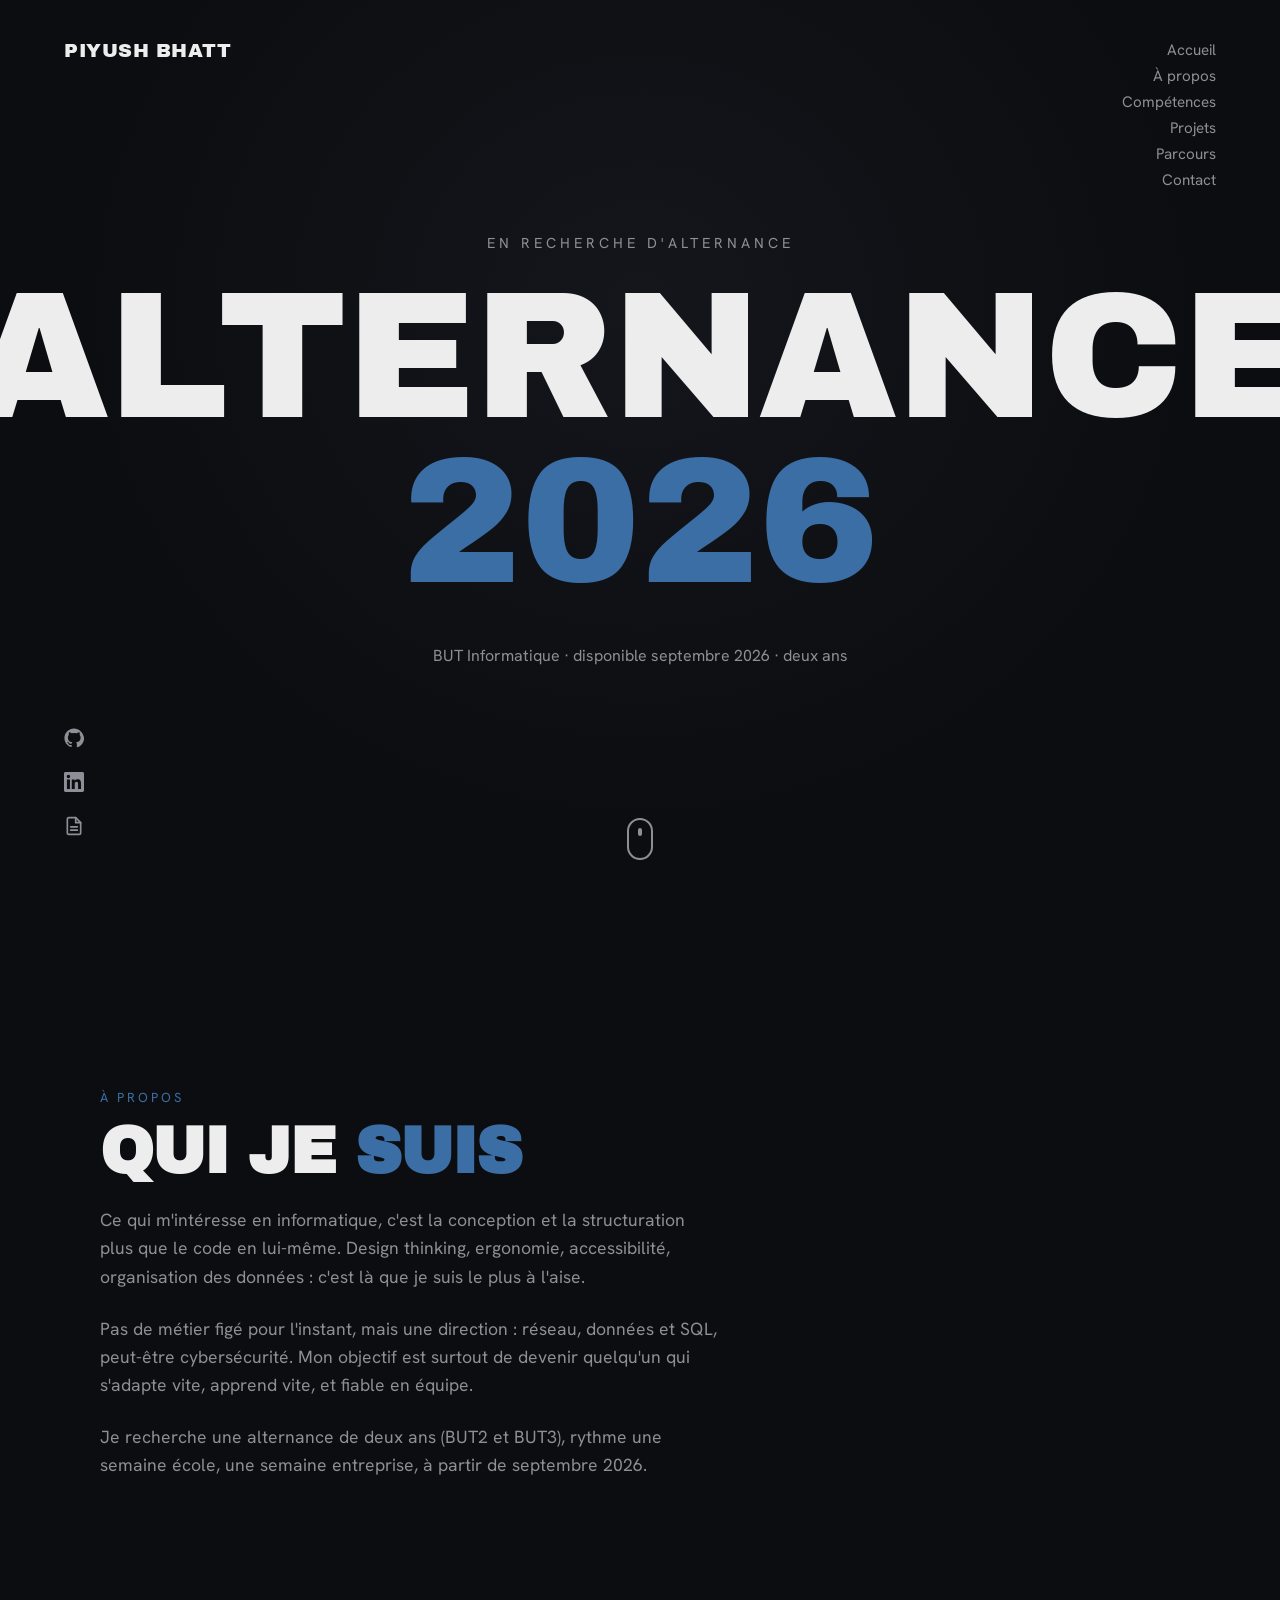
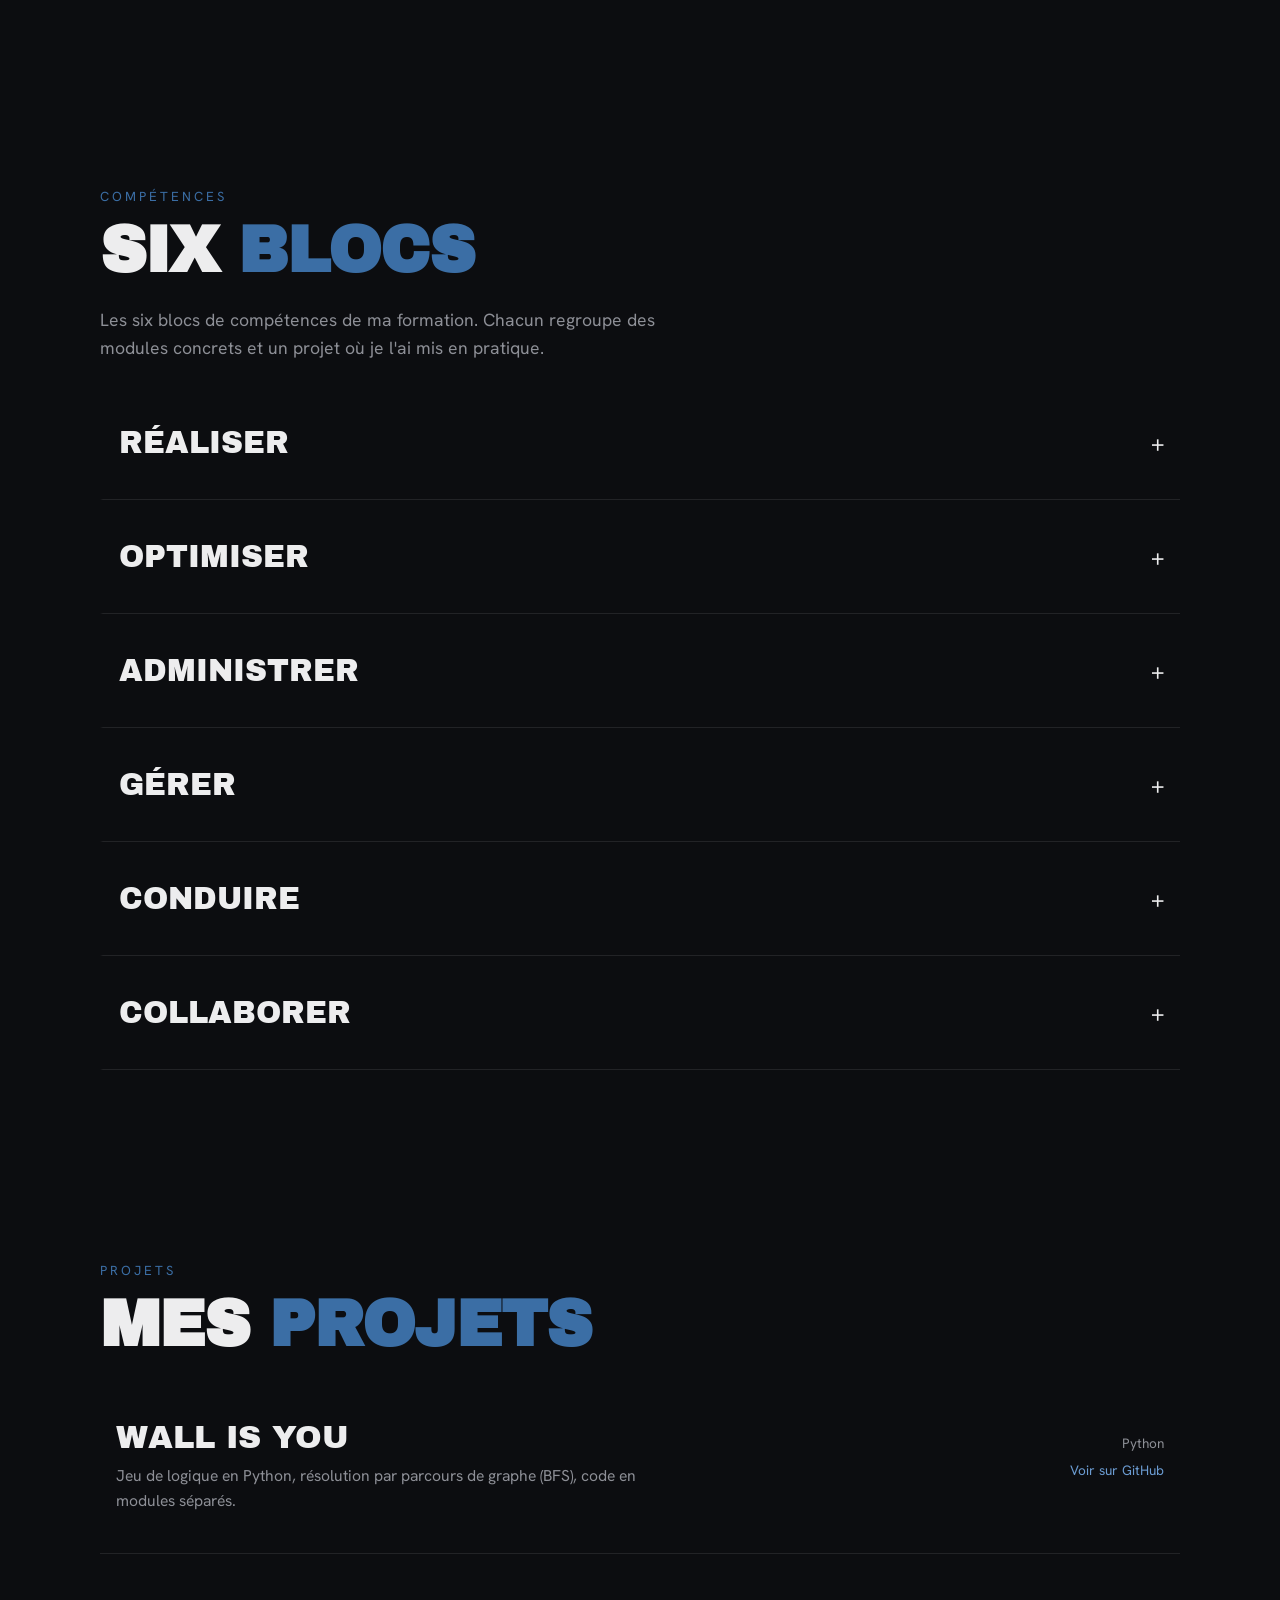
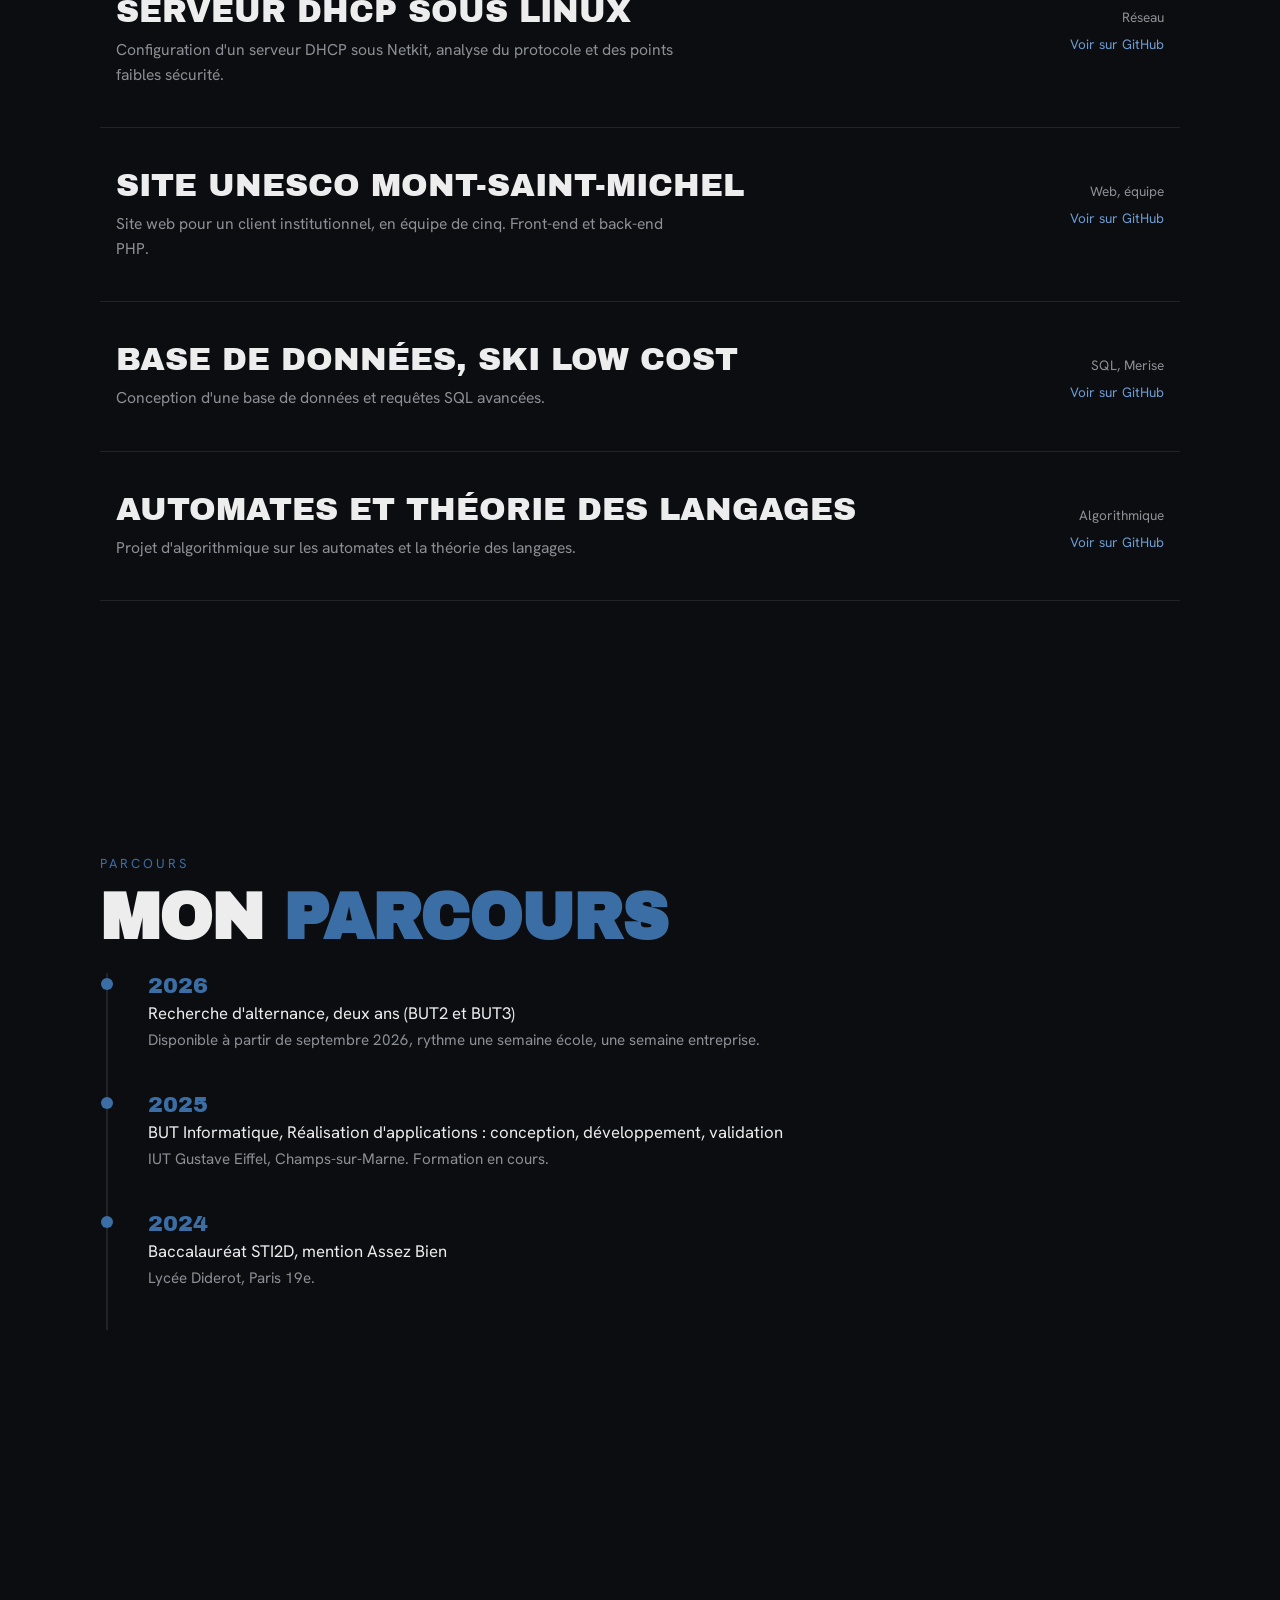
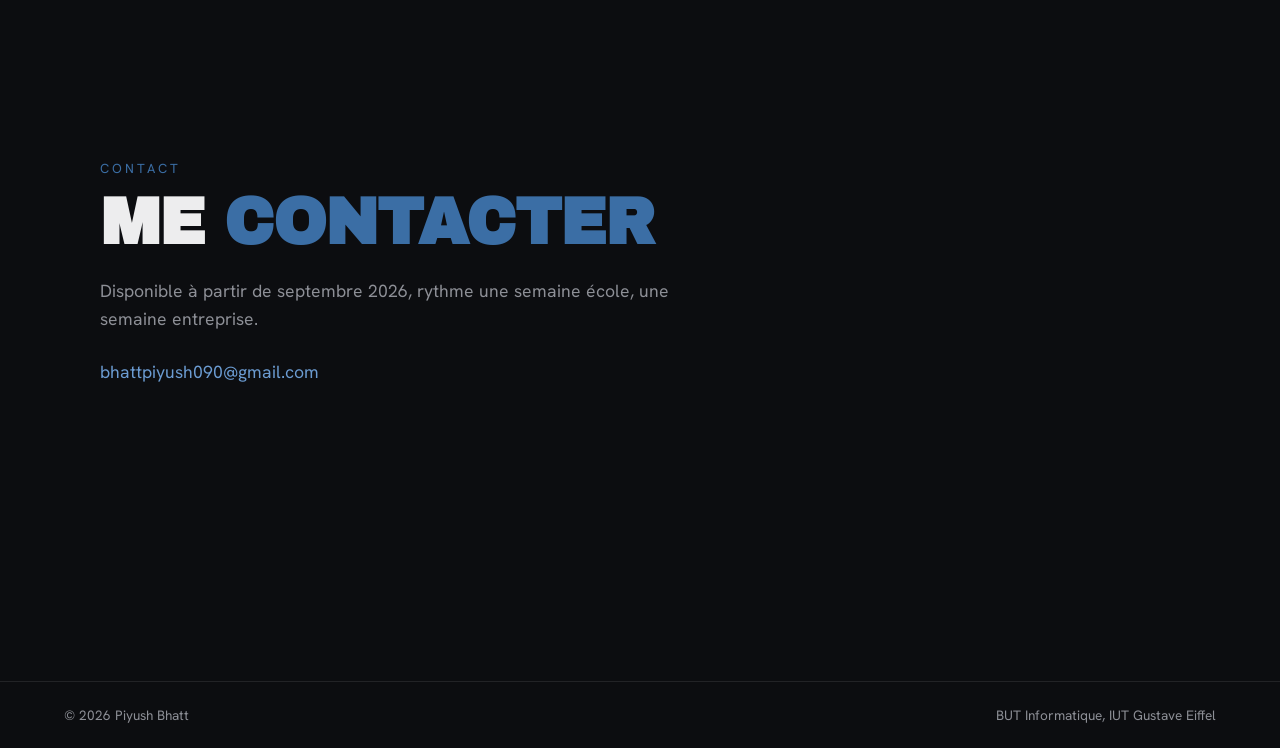
==== index.html @ e0688f98 "premier commit" ====
<!DOCTYPE html>
<html lang="fr">
<head>
  <meta charset="UTF-8">
  <meta name="viewport" content="width=device-width, initial-scale=1.0">
  <title>Piyush Bhatt</title>
  <meta name="description" content="Étudiant en BUT Informatique, en recherche d'une alternance de deux ans à partir de septembre 2026.">
  <link rel="preconnect" href="https://fonts.googleapis.com">
  <link rel="preconnect" href="https://fonts.gstatic.com" crossorigin>
  <link href="https://fonts.googleapis.com/css2?family=Archivo+Black&family=Hanken+Grotesk:wght@400;600;700&display=swap" rel="stylesheet">
  <link rel="stylesheet" href="css/reset.css">
  <link rel="stylesheet" href="css/variables.css">
  <link rel="stylesheet" href="css/layout.css">
  <link rel="stylesheet" href="css/pages.css">
</head>
<body>

  <div class="topbar">
    <a href="#hero" class="brand">PIYUSH BHATT</a>
    <nav class="nav" aria-label="Navigation principale">
      <a href="#hero">Accueil</a>
      <a href="#apropos">À propos</a>
      <a href="#competences">Compétences</a>
      <a href="#projets">Projets</a>
      <a href="#parcours">Parcours</a>
      <a href="#contact">Contact</a>
    </nav>
  </div>

  <div class="social">
    <a href="https://github.com/PiuBh" target="_blank" rel="noopener" aria-label="GitHub">
      <svg viewBox="0 0 24 24" fill="currentColor"><path d="M12 .5C5.7.5.5 5.7.5 12c0 5.1 3.3 9.4 7.9 10.9.6.1.8-.2.8-.6v-2c-3.2.7-3.9-1.5-3.9-1.5-.5-1.3-1.3-1.7-1.3-1.7-1.1-.7.1-.7.1-.7 1.2.1 1.8 1.2 1.8 1.2 1 1.8 2.7 1.3 3.4 1 .1-.8.4-1.3.7-1.6-2.6-.3-5.3-1.3-5.3-5.7 0-1.3.5-2.3 1.2-3.1-.1-.3-.5-1.5.1-3.1 0 0 1-.3 3.3 1.2a11.5 11.5 0 0 1 6 0c2.3-1.5 3.3-1.2 3.3-1.2.6 1.6.2 2.8.1 3.1.8.8 1.2 1.8 1.2 3.1 0 4.4-2.7 5.4-5.3 5.7.4.4.8 1.1.8 2.2v3.3c0 .4.2.7.8.6 4.6-1.5 7.9-5.8 7.9-10.9C23.5 5.7 18.3.5 12 .5z"/></svg>
    </a>
    <a href="https://www.linkedin.com/in/piyush-bhatt-dev" target="_blank" rel="noopener" aria-label="LinkedIn">
      <svg viewBox="0 0 24 24" fill="currentColor"><path d="M20.45 20.45h-3.56v-5.57c0-1.33-.02-3.04-1.85-3.04-1.85 0-2.14 1.45-2.14 2.94v5.67H9.34V9h3.42v1.56h.05c.48-.9 1.64-1.85 3.37-1.85 3.6 0 4.27 2.37 4.27 5.46v6.28zM5.34 7.43a2.07 2.07 0 1 1 0-4.14 2.07 2.07 0 0 1 0 4.14zm1.78 13.02H3.56V9h3.56v11.45zM22.22 0H1.77C.79 0 0 .77 0 1.72v20.56C0 23.23.79 24 1.77 24h20.45c.98 0 1.78-.77 1.78-1.72V1.72C24 .77 23.2 0 22.22 0z"/></svg>
    </a>
    <a href="assets/cv/CV_BHATT_Piyush.pdf" target="_blank" rel="noopener" aria-label="Mon CV">
      <svg viewBox="0 0 24 24" fill="none" stroke="currentColor" stroke-width="2" stroke-linecap="round" stroke-linejoin="round"><path d="M14 2H6a2 2 0 0 0-2 2v16a2 2 0 0 0 2 2h12a2 2 0 0 0 2-2V8z"/><polyline points="14 2 14 8 20 8"/><line x1="8" y1="13" x2="16" y2="13"/><line x1="8" y1="17" x2="16" y2="17"/></svg>
    </a>
  </div>

  <main>

    <section class="hero" id="hero">
      <p class="hero-label">En recherche d'alternance</p>
      <h1 class="hero-title">Alternance<br><span class="accent">2026</span></h1>
      <p class="hero-meta">BUT Informatique &middot; disponible septembre 2026 &middot; deux ans</p>
      <a href="#apropos" class="scroll-cue" aria-label="Aller à la suite"><span></span></a>
    </section>

    <section class="home-sec" id="apropos">
      <div class="home-wrap">
        <p class="page-kicker">À propos</p>
        <h2 class="home-title">Qui je <span class="accent">suis</span></h2>
        <p class="home-text">
          Ce qui m'intéresse en informatique, c'est la conception et
          la structuration plus que le code en lui-même. Design
          thinking, ergonomie, accessibilité, organisation des
          données : c'est là que je suis le plus à l'aise.
        </p>
        <p class="home-text">
          Pas de métier figé pour l'instant, mais une direction :
          réseau, données et SQL, peut-être cybersécurité. Mon
          objectif est surtout de devenir quelqu'un qui s'adapte
          vite, apprend vite, et fiable en équipe.
        </p>
        <p class="home-text">
          Je recherche une alternance de deux ans (BUT2 et BUT3),
          rythme une semaine école, une semaine entreprise, à
          partir de septembre 2026.
        </p>
      </div>
    </section>

    <section class="home-sec" id="competences">
      <div class="home-wrap">
        <p class="page-kicker">Compétences</p>
        <h2 class="home-title">Six <span class="accent">blocs</span></h2>
        <p class="home-text">
          Les six blocs de compétences de ma formation. Chacun
          regroupe des modules concrets et un projet où je l'ai
          mis en pratique.
        </p>
        <div class="blocs">

          <div class="bloc">
            <button class="bloc-toggle" type="button" aria-expanded="false">
              <span class="b-name">Réaliser</span>
              <span class="b-sign" aria-hidden="true">+</span>
            </button>
            <div class="bloc-panel">
              <div class="bloc-panel-inner">
                <p class="bloc-desc">
                  Concevoir, développer et valider une application qui
                  répond à un besoin réel. Partir des attentes,
                  structurer, puis livrer un produit testé.
                </p>
                <p class="bloc-sub">Ce que ce bloc regroupe</p>
                <ul class="bloc-list">
                  <li>Développement web et développement efficace</li>
                  <li>Analyse et qualité de développement</li>
                  <li>Architecture logicielle et tests</li>
                </ul>
                <p class="bloc-sub">Projet où je l'ai mis en pratique</p>
                <a href="https://github.com/PiuBh/unesco-mont-saint-michel" target="_blank" rel="noopener" class="bloc-proj">
                  Site UNESCO Mont-Saint-Michel
                  <span class="pl">conception et développement, code sur GitHub</span>
                </a>
              </div>
            </div>
          </div>

          <div class="bloc">
            <button class="bloc-toggle" type="button" aria-expanded="false">
              <span class="b-name">Optimiser</span>
              <span class="b-sign" aria-hidden="true">+</span>
            </button>
            <div class="bloc-panel">
              <div class="bloc-panel-inner">
                <p class="bloc-desc">
                  Choisir les bonnes structures de données et les bons
                  algorithmes pour qu'une solution reste efficace même
                  quand le problème grandit.
                </p>
                <p class="bloc-sub">Ce que ce bloc regroupe</p>
                <ul class="bloc-list">
                  <li>Algorithmique et structures de données</li>
                  <li>Méthodes d'optimisation</li>
                  <li>Analyse de la complexité</li>
                </ul>
                <p class="bloc-sub">Projets où je l'ai mis en pratique</p>
                <a href="https://github.com/PiuBh/wall-is-you" target="_blank" rel="noopener" class="bloc-proj">
                  Wall Is You
                  <span class="pl">parcours de graphe en Python, code sur GitHub</span>
                </a>
                <a href="https://github.com/PiuBh/SAE-Algorithmes-automates-et-th-orie-des-langages" target="_blank" rel="noopener" class="bloc-proj">
                  Automates et théorie des langages
                  <span class="pl">algorithmique, code sur GitHub</span>
                </a>
              </div>
            </div>
          </div>

          <div class="bloc">
            <button class="bloc-toggle" type="button" aria-expanded="false">
              <span class="b-name">Administrer</span>
              <span class="b-sign" aria-hidden="true">+</span>
            </button>
            <div class="bloc-panel">
              <div class="bloc-panel-inner">
                <p class="bloc-desc">
                  Installer, configurer et faire tourner des systèmes et
                  des services réseau dans un environnement maîtrisé.
                </p>
                <p class="bloc-sub">Ce que ce bloc regroupe</p>
                <ul class="bloc-list">
                  <li>Programmation système</li>
                  <li>Architecture des réseaux</li>
                  <li>Cryptographie</li>
                </ul>
                <p class="bloc-sub">Projet où je l'ai mis en pratique</p>
                <a href="https://github.com/PiuBh/serveur-dhcp-linux" target="_blank" rel="noopener" class="bloc-proj">
                  Serveur DHCP sous Linux
                  <span class="pl">configuration et analyse du protocole, code sur GitHub</span>
                </a>
              </div>
            </div>
          </div>

          <div class="bloc">
            <button class="bloc-toggle" type="button" aria-expanded="false">
              <span class="b-name">Gérer</span>
              <span class="b-sign" aria-hidden="true">+</span>
            </button>
            <div class="bloc-panel">
              <div class="bloc-panel-inner">
                <p class="bloc-desc">
                  Concevoir une base de données et l'exploiter sans
                  perdre la cohérence ni la sécurité des informations.
                </p>
                <p class="bloc-sub">Ce que ce bloc regroupe</p>
                <ul class="bloc-list">
                  <li>SQL et programmation</li>
                  <li>Modélisation Merise</li>
                  <li>Management des systèmes d'information</li>
                </ul>
                <p class="bloc-sub">Projet où je l'ai mis en pratique</p>
                <a href="https://github.com/PiuBh/ski-low-cost" target="_blank" rel="noopener" class="bloc-proj">
                  Base de données, SAE Ski Low Cost
                  <span class="pl">conception et requêtes SQL avancées, code sur GitHub</span>
                </a>
              </div>
            </div>
          </div>

          <div class="bloc">
            <button class="bloc-toggle" type="button" aria-expanded="false">
              <span class="b-name">Conduire</span>
              <span class="b-sign" aria-hidden="true">+</span>
            </button>
            <div class="bloc-panel">
              <div class="bloc-panel-inner">
                <p class="bloc-desc">
                  Mener un projet du début à la fin en respectant un
                  cahier des charges, un planning et un client.
                </p>
                <p class="bloc-sub">Ce que ce bloc regroupe</p>
                <ul class="bloc-list">
                  <li>Analyse et qualité de développement</li>
                  <li>Management des systèmes d'information</li>
                  <li>Gestion de projet</li>
                </ul>
                <p class="bloc-sub">Projet où je l'ai mis en pratique</p>
                <a href="https://github.com/PiuBh/unesco-mont-saint-michel" target="_blank" rel="noopener" class="bloc-proj">
                  Site UNESCO Mont-Saint-Michel
                  <span class="pl">client institutionnel, cahier des charges, code sur GitHub</span>
                </a>
              </div>
            </div>
          </div>

          <div class="bloc">
            <button class="bloc-toggle" type="button" aria-expanded="false">
              <span class="b-name">Collaborer</span>
              <span class="b-sign" aria-hidden="true">+</span>
            </button>
            <div class="bloc-panel">
              <div class="bloc-panel-inner">
                <p class="bloc-desc">
                  Travailler en équipe, communiquer clairement et
                  s'intégrer dans une organisation avec les bons outils.
                </p>
                <p class="bloc-sub">Ce que ce bloc regroupe</p>
                <ul class="bloc-list">
                  <li>Communication professionnelle</li>
                  <li>Travail en équipe</li>
                  <li>Gestion de versions et outils collaboratifs</li>
                </ul>
                <p class="bloc-sub">Projet où je l'ai mis en pratique</p>
                <a href="https://github.com/PiuBh/unesco-mont-saint-michel" target="_blank" rel="noopener" class="bloc-proj">
                  Site UNESCO Mont-Saint-Michel
                  <span class="pl">équipe de cinq, gestion de versions, code sur GitHub</span>
                </a>
              </div>
            </div>
          </div>

        </div>
      </div>
    </section>

    <section class="home-sec" id="projets">
      <div class="home-wrap">
        <p class="page-kicker">Projets</p>
        <h2 class="home-title">Mes <span class="accent">projets</span></h2>

        <a class="pj" href="https://github.com/PiuBh/wall-is-you" target="_blank" rel="noopener">
          <span class="pj-main">
            <span class="pj-name">Wall Is You</span>
            <span class="pj-desc">Jeu de logique en Python, résolution par parcours de graphe (BFS), code en modules séparés.</span>
          </span>
          <span class="pj-right"><span class="pj-tags">Python</span><span class="pj-gh">Voir sur GitHub</span></span>
        </a>

        <a class="pj" href="https://github.com/PiuBh/serveur-dhcp-linux" target="_blank" rel="noopener">
          <span class="pj-main">
            <span class="pj-name">Serveur DHCP sous Linux</span>
            <span class="pj-desc">Configuration d'un serveur DHCP sous Netkit, analyse du protocole et des points faibles sécurité.</span>
          </span>
          <span class="pj-right"><span class="pj-tags">Réseau</span><span class="pj-gh">Voir sur GitHub</span></span>
        </a>

        <a class="pj" href="https://github.com/PiuBh/unesco-mont-saint-michel" target="_blank" rel="noopener">
          <span class="pj-main">
            <span class="pj-name">Site UNESCO Mont-Saint-Michel</span>
            <span class="pj-desc">Site web pour un client institutionnel, en équipe de cinq. Front-end et back-end PHP.</span>
          </span>
          <span class="pj-right"><span class="pj-tags">Web, équipe</span><span class="pj-gh">Voir sur GitHub</span></span>
        </a>

        <a class="pj" href="https://github.com/PiuBh/ski-low-cost" target="_blank" rel="noopener">
          <span class="pj-main">
            <span class="pj-name">Base de données, Ski Low Cost</span>
            <span class="pj-desc">Conception d'une base de données et requêtes SQL avancées.</span>
          </span>
          <span class="pj-right"><span class="pj-tags">SQL, Merise</span><span class="pj-gh">Voir sur GitHub</span></span>
        </a>

        <a class="pj" href="https://github.com/PiuBh/SAE-Algorithmes-automates-et-th-orie-des-langages" target="_blank" rel="noopener">
          <span class="pj-main">
            <span class="pj-name">Automates et théorie des langages</span>
            <span class="pj-desc">Projet d'algorithmique sur les automates et la théorie des langages.</span>
          </span>
          <span class="pj-right"><span class="pj-tags">Algorithmique</span><span class="pj-gh">Voir sur GitHub</span></span>
        </a>

      </div>
    </section>

    <section class="home-sec" id="parcours">
      <div class="home-wrap">
        <p class="page-kicker">Parcours</p>
        <h2 class="home-title">Mon <span class="accent">parcours</span></h2>
        <div class="tl">
          <div class="tl-item">
            <p class="y">2026</p>
            <p class="t">Recherche d'alternance, deux ans (BUT2 et BUT3)</p>
            <p class="d">Disponible à partir de septembre 2026, rythme une semaine école, une semaine entreprise.</p>
          </div>
          <div class="tl-item">
            <p class="y">2025</p>
            <p class="t">BUT Informatique, Réalisation d'applications : conception, développement, validation</p>
            <p class="d">IUT Gustave Eiffel, Champs-sur-Marne. Formation en cours.</p>
          </div>
          <div class="tl-item">
            <p class="y">2024</p>
            <p class="t">Baccalauréat STI2D, mention Assez Bien</p>
            <p class="d">Lycée Diderot, Paris 19e.</p>
          </div>
        </div>
      </div>
    </section>

    <section class="home-sec" id="contact">
      <div class="home-wrap">
        <p class="page-kicker">Contact</p>
        <h2 class="home-title">Me <span class="accent">contacter</span></h2>
        <p class="home-text">
          Disponible à partir de septembre 2026, rythme une semaine
          école, une semaine entreprise.
        </p>
        <p class="home-text">
          <a href="mailto:bhattpiyush090@gmail.com" class="inline-link">bhattpiyush090@gmail.com</a>
        </p>
      </div>
    </section>

  </main>

  <footer class="foot">
    <span>&copy; 2026 Piyush Bhatt</span>
    <span>BUT Informatique, IUT Gustave Eiffel</span>
  </footer>

  <script src="js/accordion.js"></script>
</body>
</html>
---- css/variables.css ----
/*
  variables.css — charte graphique centralisée
  Toutes les valeurs réutilisables au même endroit.
  Pour changer une couleur ou un espacement, c'est ici
  et nulle part ailleurs.
*/

:root {

  /* --- Fonds ------------------------------------------------ */
  /* Sombre neutre, pas un noir pur (#000) qui durcit
     trop le contraste et fatigue l'œil */
  --c-bg:       #0c0d10;
  --c-bg-soft:  #131419;   /* fond des blocs ouverts, accordéon */

  /* --- Texte ------------------------------------------------ */
  /* Blanc cassé sur fond sombre : meilleur confort de lecture
     qu'un blanc pur */
  --c-text:     #ededee;
  --c-text-mut: #8d8f96;   /* labels, métadonnées, texte secondaire */

  /* --- Accent ----------------------------------------------- */
  /* Bleu désaturé : identifiable sans être agressif.
     La version "soft" pour les hover et liens inline */
  --c-accent:      #3b6ea5;
  --c-accent-soft: #6b9bd1;

  /* --- Filets ----------------------------------------------- */
  /* Blanc très transparent : séparation visible sans peser
     sur la composition */
  --c-line: rgba(255, 255, 255, 0.09);

  /* --- Typographie ------------------------------------------ */
  /* Archivo Black : grotesque condensée pour les grands titres
     Hanken Grotesk : humaniste lisible pour le corps de texte */
  --font-title: "Archivo Black", Impact, sans-serif;
  --font-body:  "Hanken Grotesk", system-ui, sans-serif;

  --fw-normal: 400;
  --fw-medium: 600;
  --fw-bold:   700;   /* réservé — pas encore utilisé dans le CSS */

  --lh-tight: 0.95;   /* réservé — les titres ont leur line-height en dur pour l'instant */
  --lh-base:  1.6;    /* corps de texte */

  /* --- Espacements ------------------------------------------ */
  /* Échelle non linéaire : les petits pas sont fins,
     les grands font vraiment respirer la page */
  --sp-1: 0.25rem;   /*  4px */
  --sp-2: 0.5rem;    /*  8px */
  --sp-3: 1rem;      /* 16px */
  --sp-4: 1.5rem;    /* 24px */
  --sp-5: 2.5rem;    /* 40px */
  --sp-6: 4rem;      /* 64px */
  --sp-7: 6rem;      /* 96px */

  /* --- Divers ----------------------------------------------- */
  --maxw:       1080px;     /* largeur max du contenu centré */
  --transition: 0.25s ease; /* durée standard pour tous les hover */
}
---- css/layout.css ----
/*
  layout.css - structure globale de la page
  Topbar fixe en haut, icônes réseaux fixées en bas à gauche,
  contenu centré avec beaucoup d'espace. Pas de fond sur la barre,
  pas de JS, que du CSS.
*/

body {
  font-family: var(--font-body);
  background: var(--c-bg);
  color: var(--c-text);
  min-height: 100vh;
}

/* --- Topbar -------------------------------------------------- */
/* Flottante au-dessus du contenu, nom à gauche, nav à droite.
   z-index à 20 pour rester lisible quand le contenu défile dessous. */
.topbar {
  position: fixed;
  top: 0;
  left: 0;
  right: 0;
  display: flex;
  align-items: flex-start;
  justify-content: space-between;
  padding: var(--sp-5) var(--sp-6);
  z-index: 20;
}

.brand {
  font-family: var(--font-title);
  font-size: 1.2rem;
  letter-spacing: 0.5px;
  color: var(--c-text);
}

/* Nav en colonne à droite, liens alignés à droite */
.nav {
  display: flex;
  flex-direction: column;
  align-items: flex-end;
  gap: 6px;
  font-size: 0.95rem;
}
.nav a {
  color: var(--c-text-mut);
  transition: color var(--transition);
}
.nav a:hover        { color: var(--c-text); }
.nav a.is-current   { color: var(--c-text); font-weight: var(--fw-medium); }

/* --- Icônes réseaux ------------------------------------------ */
/* Colonne fixe en bas à gauche. Léger translateY au hover
   pour donner un retour visuel sans surcharger. */
.social {
  position: fixed;
  left: var(--sp-6);
  bottom: var(--sp-6);
  display: flex;
  flex-direction: column;
  gap: var(--sp-4);
  z-index: 20;
}
.social a {
  color: var(--c-text-mut);
  transition: color var(--transition), transform var(--transition);
}
.social a:hover {
  color: var(--c-accent-soft);
  transform: translateY(-2px);
}
.social svg {
  width: 20px;
  height: 20px;
}

/* --- Pied de page -------------------------------------------- */
.foot {
  display: flex;
  justify-content: space-between;
  flex-wrap: wrap;
  gap: var(--sp-3);
  padding: var(--sp-4) var(--sp-6);
  font-size: 0.85rem;
  color: var(--c-text-mut);
  border-top: 1px solid var(--c-line);
}

/* --- Mobile -------------------------------------------------- */
/* En dessous de 760px : topbar en colonne, nav horizontale,
   icônes réseaux centrées en bas (plus pratique au pouce). */
@media (max-width: 760px) {
  .topbar {
    flex-direction: column;
    gap: var(--sp-3);
    padding: var(--sp-4);
  }

  .nav {
    flex-direction: row;
    flex-wrap: wrap;
    align-items: center;
    gap: var(--sp-3);
  }

  .social {
    left: 50%;
    transform: translateX(-50%);
    bottom: var(--sp-3);
    flex-direction: row;
    gap: var(--sp-5);
  }

  .foot {
    flex-direction: column;
    text-align: center;
  }
}
---- css/pages.css ----
/*
  pages.css — contenu des pages
  Hero, À propos, accordéon compétences, liste projets,
  timeline, détail projet, formulaire de contact.
  Pas de cartes encadrées, que des filets fins et du vide.
*/

/* ============================================================
   HERO (accueil)
   Centré verticalement sur toute la hauteur de l'écran.
   Le dégradé radial sert juste à donner un peu de profondeur
   au centre sans alourdir le fond.
   ============================================================ */
.hero {
  position: relative; /* FIX : nécessaire pour que .scroll-cue
                         se positionne par rapport au hero
                         et non au viewport */
  min-height: 100vh;
  display: flex;
  flex-direction: column;
  align-items: center;
  justify-content: center;
  text-align: center;
  padding: var(--sp-7) var(--sp-5);
  background:
    radial-gradient(ellipse at 50% 34%, #15161c 0%, var(--c-bg) 62%);
}

.hero-label {
  font-size: 0.9rem;
  letter-spacing: 4px;
  text-transform: uppercase;
  color: var(--c-text-mut);
  margin-bottom: var(--sp-4);
}

/* clamp() : lisible sur mobile sans écraser le desktop */
.hero-title {
  font-family: var(--font-title);
  font-weight: 400;
  font-size: clamp(2.6rem, 14vw, 13rem);
  line-height: 0.92;
  letter-spacing: -1px;
  text-transform: uppercase;
  color: var(--c-text);
}
.hero-title .accent { color: var(--c-accent); }

.hero-meta {
  margin-top: var(--sp-5);
  font-size: 1rem;
  color: var(--c-text-mut);
}

/* Indicateur de scroll : une capsule avec un point qui descend.
   Purement CSS, aucun JS. */
.scroll-cue {
  position: absolute;
  bottom: var(--sp-5);
  left: 50%;
  transform: translateX(-50%);
  width: 26px;
  height: 42px;
  border: 2px solid var(--c-text-mut);
  border-radius: 14px;
}
.scroll-cue span {
  position: absolute;
  top: 8px;
  left: 50%;
  width: 4px;
  height: 8px;
  margin-left: -2px;
  background: var(--c-text-mut);
  border-radius: 2px;
  animation: sc 1.6s ease-in-out infinite;
}
@keyframes sc {
  0%   { opacity: 0; transform: translateY(0); }
  40%  { opacity: 1; }
  80%  { opacity: 0; transform: translateY(14px); }
  100% { opacity: 0; }
}

/* ============================================================
   EN-TÊTE DE PAGE (pages intérieures)
   Le padding-top compense la topbar fixe (sp-7 + 30px).
   ============================================================ */
.page-head {
  padding: calc(var(--sp-7) + 30px) var(--sp-6) var(--sp-5);
  max-width: var(--maxw);
  margin: 0 auto;
}

.page-kicker {
  font-size: 0.82rem;
  letter-spacing: 3px;
  text-transform: uppercase;
  color: var(--c-accent);
  margin-bottom: var(--sp-3);
}

.page-title {
  font-family: var(--font-title);
  font-size: clamp(2.4rem, 8vw, 5rem);
  line-height: 0.95;
  letter-spacing: -1px;
  text-transform: uppercase;
  color: var(--c-text);
}
.page-title .accent { color: var(--c-accent); }

.page-body {
  max-width: var(--maxw);
  margin: 0 auto;
  padding: var(--sp-5) var(--sp-6) var(--sp-7);
}

/* ============================================================
   PAGE À PROPOS
   Texte brut, deux paragraphes max, le dernier atténué.
   ============================================================ */
.about-text p {
  font-size: 1.15rem;
  line-height: var(--lh-base);
  color: var(--c-text);
  max-width: 680px;
  margin-bottom: var(--sp-4);
}
.about-text p:last-child {
  color: var(--c-text-mut);
  font-size: 1.05rem;
}

/* ============================================================
   ACCORDÉON COMPÉTENCES
   Liste à plat séparée par des filets. Quand un bloc est
   ouvert : barre d'accent à gauche + fond légèrement différent.
   Le JS gère uniquement max-height et la classe is-open.
   ============================================================ */
.bloc {
  /* FIX : border-left transparent par défaut pour éviter
     le décalage de 3px au moment où le bloc s'ouvre */
  border-left: 3px solid transparent;
  border-bottom: 1px solid var(--c-line);
}

.bloc-toggle {
  width: 100%;
  display: flex;
  align-items: center;
  justify-content: space-between;
  gap: var(--sp-4);
  padding: var(--sp-5) var(--sp-3);
  text-align: left;
  color: var(--c-text);
  cursor: pointer;
  transition: background var(--transition), color var(--transition);
}
/* pointer-events: none sur les enfants pour que le clic
   remonte toujours sur .bloc-toggle, pas sur un enfant */
.bloc-toggle * { pointer-events: none; }
.bloc-toggle:hover { color: var(--c-accent-soft); }

.bloc.is-open {
  border-left-color: var(--c-accent); /* passe de transparent à accent */
  background: var(--c-bg-soft);
}
.bloc.is-open .bloc-toggle       { color: var(--c-accent-soft); }
.bloc.is-open .bloc-toggle:hover { color: var(--c-accent-soft); }

.b-name {
  font-family: var(--font-title);
  font-size: clamp(1.2rem, 3.5vw, 1.9rem);
  text-transform: uppercase;
}

.b-meta {
  display: flex;
  align-items: center;
  gap: var(--sp-4);
}

/* Badge d'état : "Acquis" ou "En cours" */
.b-state {
  font-size: 0.72rem;
  letter-spacing: 1px;
  text-transform: uppercase;
  padding: 3px 10px;
  border: 1px solid;
  border-radius: 2px;
}
.state-done { color: var(--c-accent-soft); border-color: var(--c-accent); }
.state-wip  { color: var(--c-text-mut);    border-color: var(--c-line); }
.bloc.is-open .b-state { color: var(--c-accent-soft); border-color: var(--c-accent); }

/* Le +/- est dans le HTML, accordion.js ne le touche pas.
   Si tu veux une rotation au clic, ajouter ici :
   .bloc.is-open .b-sign { transform: rotate(45deg); transition: transform 0.25s ease; } */
.b-sign {
  font-size: 1.5rem;
  line-height: 1;
}

/* Panneau déroulable : max-height à 0 par défaut,
   la valeur finale est injectée par JS au clic */
.bloc-panel {
  overflow: hidden;
  max-height: 0;
  transition: max-height 0.35s ease;
}
.bloc-panel-inner {
  padding: var(--sp-4) var(--sp-3) var(--sp-5);
}

.bloc-desc {
  font-size: 1rem;
  line-height: var(--lh-base);
  color: var(--c-text);
  max-width: 660px;
  margin-bottom: var(--sp-4);
}

/* Sous-titre dans un bloc ouvert, très discret */
.bloc-sub {
  font-size: 0.82rem;
  letter-spacing: 2px;
  text-transform: uppercase;
  color: var(--c-text-mut);
  margin: var(--sp-4) 0 var(--sp-3);
}

/* Liste à puce sobre : pastille en accent, pas d'emoji */
.bloc-list { margin-bottom: var(--sp-3); }
.bloc-list li {
  position: relative;
  padding-left: var(--sp-4);
  margin-bottom: var(--sp-2);
  font-size: 1rem;
  color: var(--c-text);
  line-height: var(--lh-base);
}
.bloc-list li::before {
  content: "";
  position: absolute;
  left: 0;
  top: 0.62em;
  width: 6px;
  height: 6px;
  background: var(--c-accent);
  border-radius: 50%;
}

/* Ligne cliquable vers un projet, sans encadré */
.bloc-proj {
  display: flex;
  flex-direction: column;
  gap: 4px;
  padding: var(--sp-3) 0;
  color: var(--c-text);
  border-bottom: 1px solid transparent;
  width: fit-content;
  transition: border-color var(--transition), color var(--transition);
}
.bloc-proj:hover {
  color: var(--c-accent-soft);
  border-bottom-color: var(--c-accent-soft);
}
.bloc-proj .pl {
  font-size: 0.9rem;
  color: var(--c-text-mut);
}

/* ============================================================
   PAGE PROJETS — liste à plat
   Chaque ligne glisse légèrement vers la droite au hover
   grâce au padding-left en transition.
   ============================================================ */
.pj {
  display: flex;
  align-items: baseline;
  justify-content: space-between;
  gap: var(--sp-4);
  padding: var(--sp-5) var(--sp-3);
  border-bottom: 1px solid var(--c-line);
  transition: background var(--transition), padding-left var(--transition);
}
.pj:hover {
  background: var(--c-bg-soft);
  padding-left: var(--sp-4);
}

.pj-main { display: flex; flex-direction: column; gap: 8px; }
.pj-name {
  font-family: var(--font-title);
  font-size: clamp(1.3rem, 4vw, 2rem);
  color: var(--c-text);
  text-transform: uppercase;
}
.pj-desc {
  color: var(--c-text-mut);
  font-size: 0.98rem;
  max-width: 560px;
  line-height: var(--lh-base);
}

.pj-right  { text-align: right; white-space: nowrap; }
.pj-tags   { font-size: 0.85rem; color: var(--c-text-mut); }
.pj-gh     { display: block; margin-top: 8px; font-size: 0.85rem; color: var(--c-accent-soft); }

/* ============================================================
   TIMELINE (parcours, détail projet)
   Barre verticale à gauche, pastille par événement.
   ============================================================ */
.tl { border-left: 2px solid var(--c-line); margin-left: 6px; }
.tl-item { position: relative; padding: 0 0 var(--sp-5) var(--sp-5); }
.tl-item::before {
  content: "";
  position: absolute;
  left: -7px;
  top: 5px;
  width: 12px;
  height: 12px;
  border-radius: 50%;
  background: var(--c-accent);
}
.tl-item .y { font-family: var(--font-title); font-size: 1.4rem; color: var(--c-accent); margin-bottom: 4px; }
.tl-item .t { font-size: 1.05rem; color: var(--c-text); margin-bottom: 4px; }
.tl-item .d { color: var(--c-text-mut); font-size: 0.95rem; line-height: var(--lh-base); }

/* ============================================================
   DÉTAIL D'UN PROJET
   ============================================================ */
.proj-section { margin-bottom: var(--sp-5); max-width: 720px; }
.proj-section h2 {
  font-family: var(--font-title);
  font-size: 1.3rem;
  text-transform: uppercase;
  color: var(--c-accent);
  margin-bottom: var(--sp-3);
}
.proj-section p {
  color: var(--c-text);
  line-height: var(--lh-base);
  margin-bottom: var(--sp-3);
}
.proj-section .meta { color: var(--c-text-mut); font-size: 0.95rem; }

/* Bouton GitHub : bord en accent, fond plein au hover */
.gh-btn {
  display: inline-block;
  font-family: var(--font-title);
  font-size: 1rem;
  text-transform: uppercase;
  color: var(--c-text);
  border: 1px solid var(--c-accent);
  padding: var(--sp-3) var(--sp-5);
  margin-top: var(--sp-3);
  transition: background var(--transition), color var(--transition);
}
.gh-btn:hover { background: var(--c-accent); color: #fff; }

/* Lien retour, discret, soulignement au hover seulement */
.back {
  display: inline-block;
  margin-top: var(--sp-6);
  color: var(--c-accent-soft);
  font-size: 0.95rem;
  border-bottom: 1px solid transparent;
  padding-bottom: 2px;
  transition: border-color var(--transition);
}
.back:hover { border-bottom-color: var(--c-accent-soft); }

/* ============================================================
   RESPONSIVE
   ============================================================ */
@media (max-width: 760px) {
  .page-head { padding: calc(var(--sp-6) + 60px) var(--sp-4) var(--sp-4); }
  .page-body { padding: var(--sp-4) var(--sp-4) var(--sp-6); }
  .hero-label { font-size: 0.78rem; letter-spacing: 3px; }

  /* Sur mobile les tags et le lien GitHub passent sous le titre */
  .pj { flex-direction: column; gap: var(--sp-2); }
  .pj-right { text-align: left; white-space: normal; }
}

/* ============================================================
   PAGE D'ACCUEIL À SCROLL — sections + formulaire contact
   Chaque section prend presque toute la hauteur d'écran,
   ce qui donne un défilement section par section.
   ============================================================ */
.home-sec {
  min-height: 88vh;
  display: flex;
  align-items: center;
  padding: var(--sp-7) var(--sp-6);
}
.home-wrap { max-width: var(--maxw); margin: 0 auto; width: 100%; }

.home-title {
  font-family: var(--font-title);
  font-size: clamp(2rem, 6vw, 4rem);
  line-height: 0.95;
  letter-spacing: -1px;
  text-transform: uppercase;
  color: var(--c-text);
  margin: var(--sp-3) 0 var(--sp-4);
}
.home-title .accent { color: var(--c-accent); }

.home-text {
  font-size: 1.1rem;
  line-height: var(--lh-base);
  color: var(--c-text-mut);
  max-width: 620px;
  margin-bottom: var(--sp-4);
}

/* --- Formulaire de contact ---------------------------------- */
/* Fond transparent, que la bordure basse visible.
   Focus passe la bordure en accent pour indiquer le champ actif. */
.contact-form { max-width: 520px; margin: var(--sp-4) 0 var(--sp-5); }

.field { margin-bottom: var(--sp-4); }
.field label {
  display: block;
  font-size: 0.8rem;
  letter-spacing: 1.5px;
  text-transform: uppercase;
  color: var(--c-text-mut);
  margin-bottom: var(--sp-2);
}
.field input,
.field textarea {
  width: 100%;
  background: transparent;
  border: none;
  border-bottom: 1px solid var(--c-line);
  color: var(--c-text);
  font-family: var(--font-body);
  font-size: 1rem;
  padding: var(--sp-2) 0;
  outline: none;
  transition: border-color var(--transition);
}
.field input:focus,
.field textarea:focus { border-bottom-color: var(--c-accent); }
.field textarea { resize: vertical; }

.form-send {
  font-family: var(--font-title);
  font-size: 0.95rem;
  text-transform: uppercase;
  color: var(--c-text);
  border: 1px solid var(--c-accent);
  padding: var(--sp-3) var(--sp-6);
  transition: background var(--transition), color var(--transition);
}
.form-send:hover { background: var(--c-accent); color: #fff; }

.contact-alt { margin-top: var(--sp-4); }

/* Lien inline dans du texte, soulignement au hover seulement */
.inline-link {
  color: var(--c-accent-soft);
  border-bottom: 1px solid transparent;
  transition: border-color var(--transition);
}
.inline-link:hover { border-bottom-color: var(--c-accent-soft); }

@media (max-width: 760px) {
  .home-sec { min-height: auto; padding: var(--sp-6) var(--sp-4); }
}
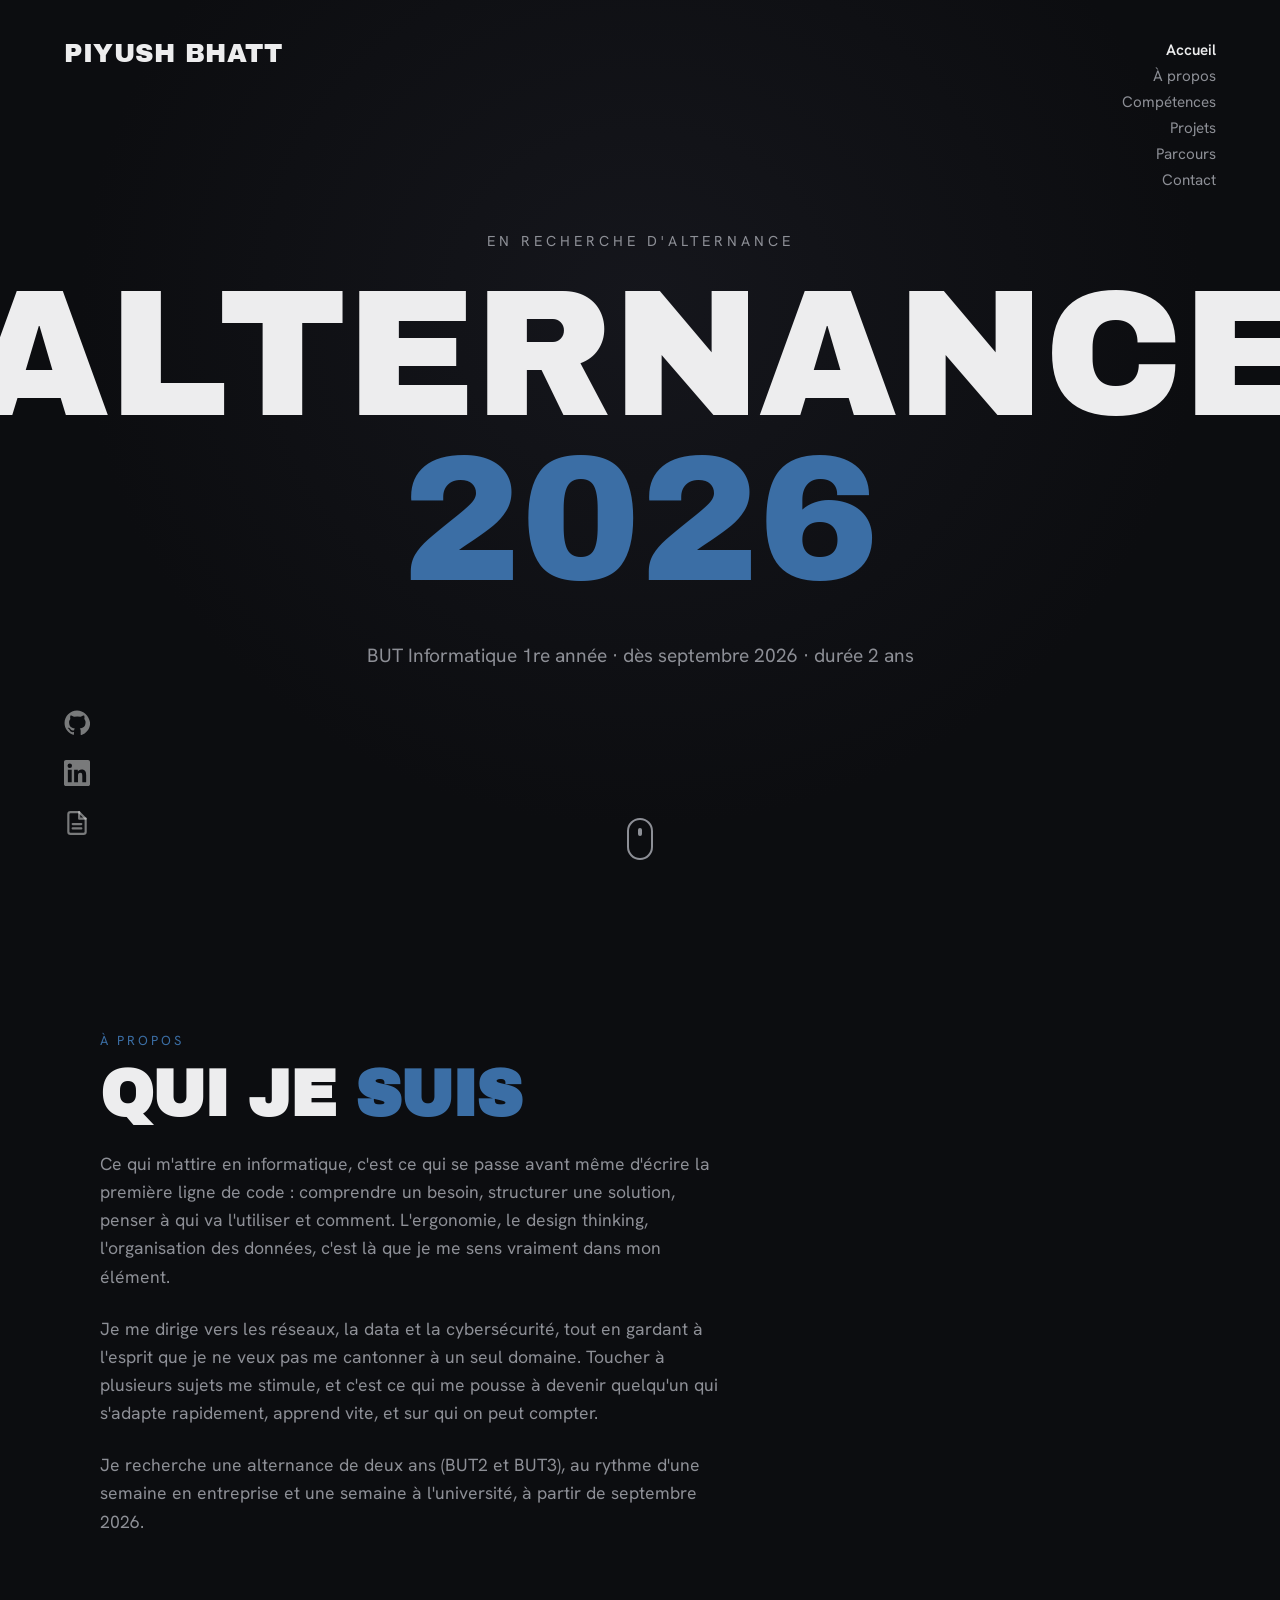
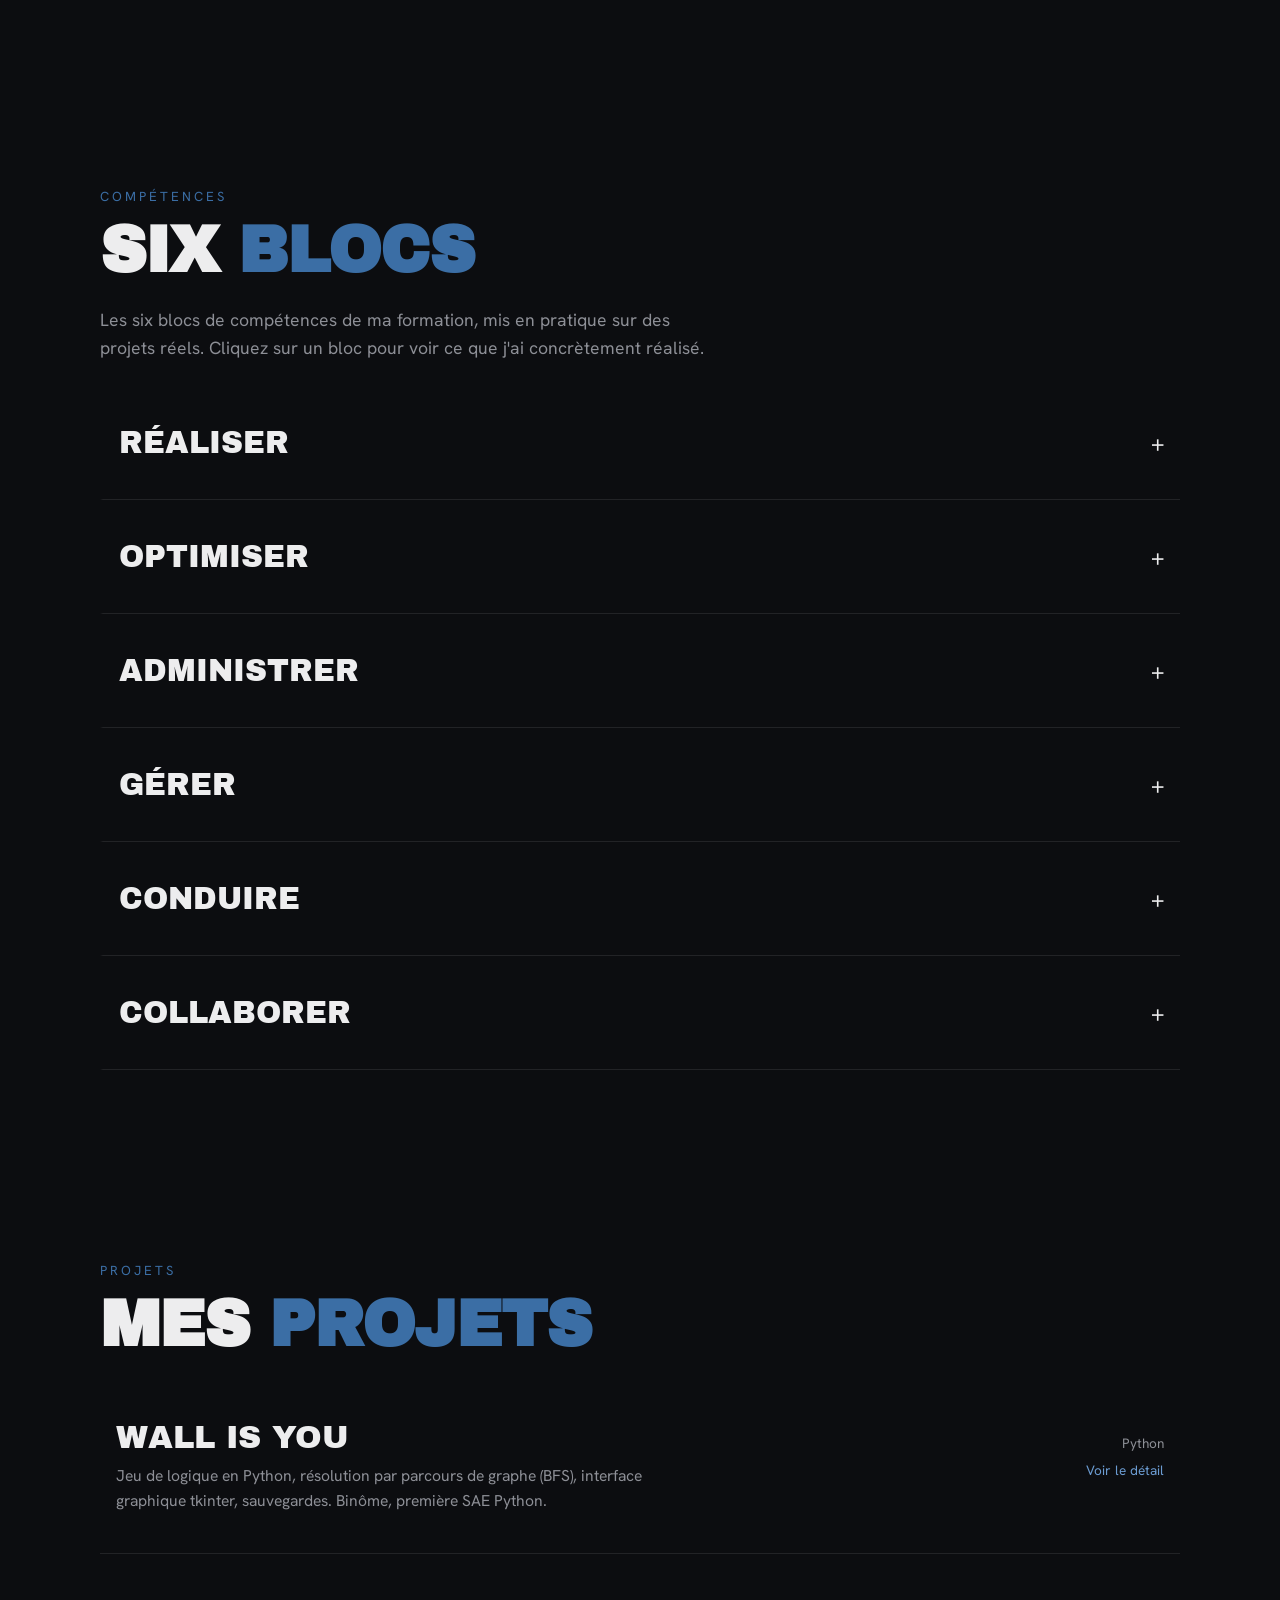
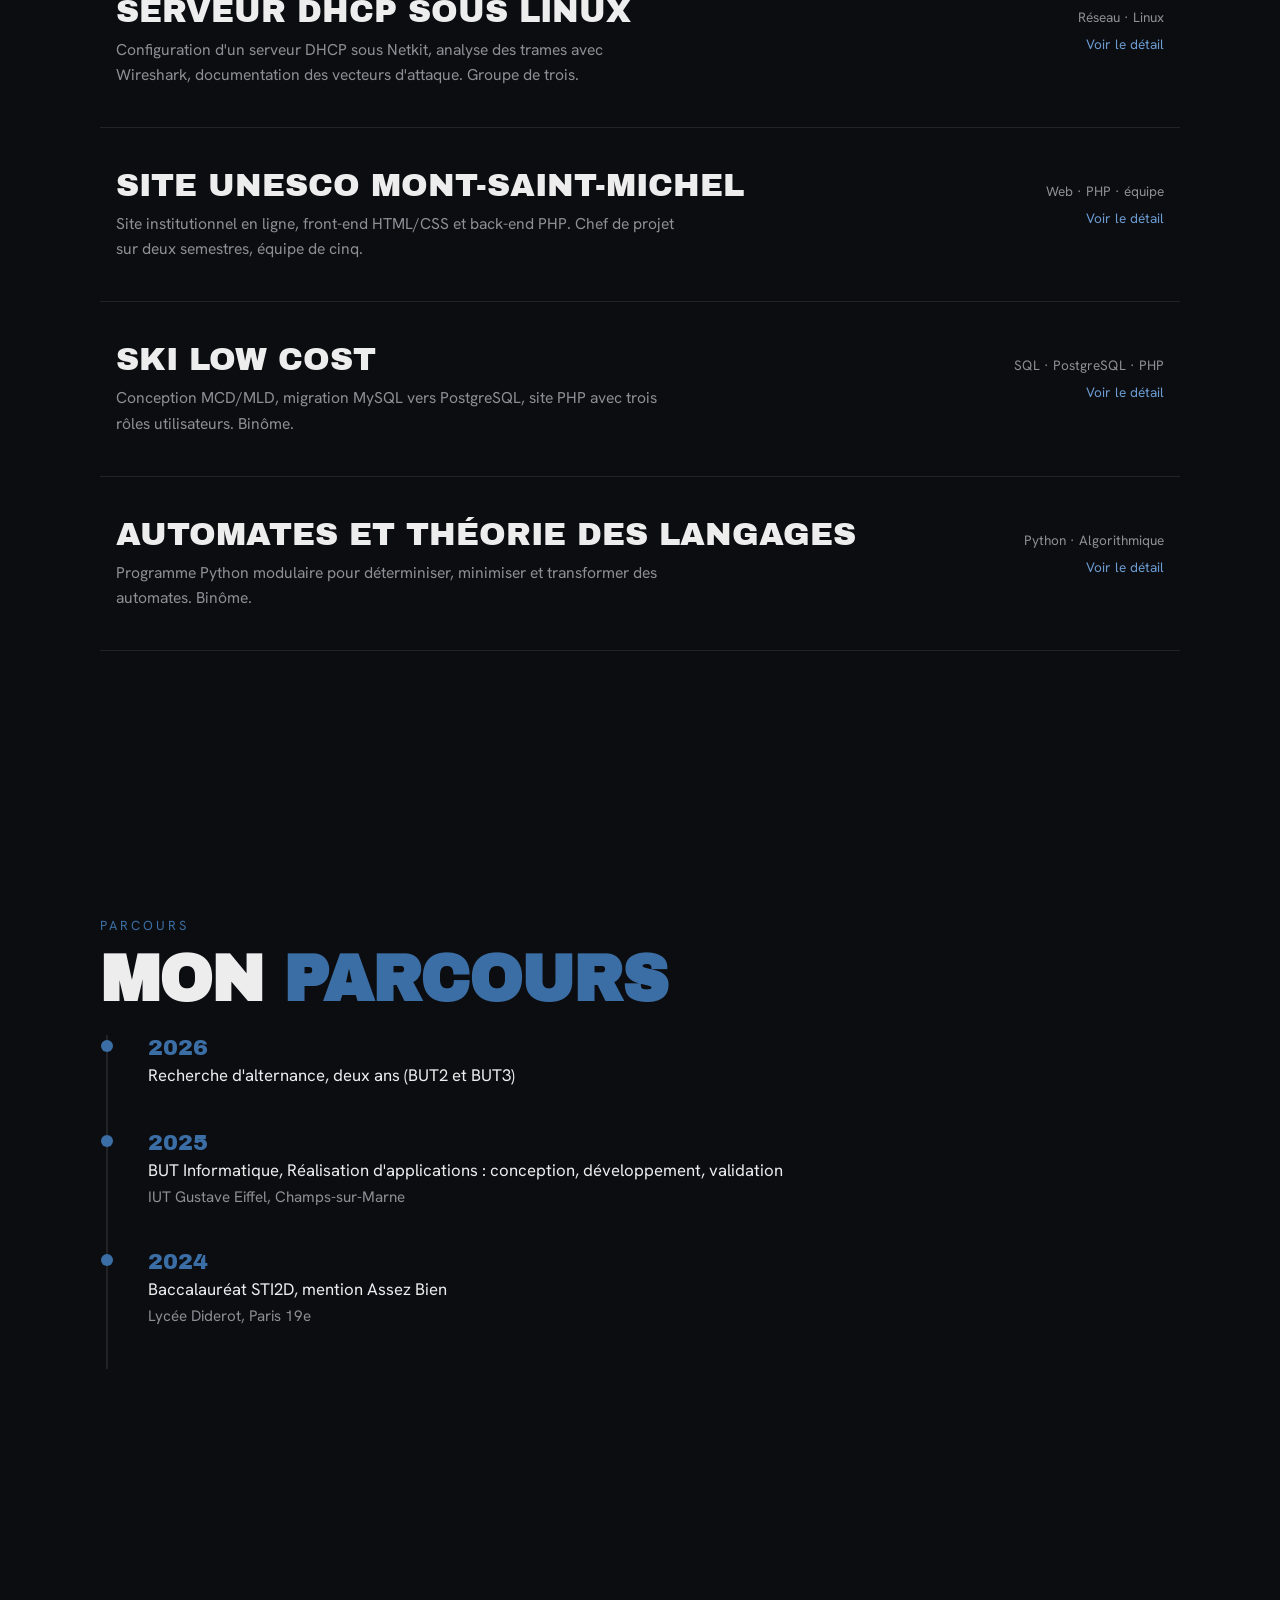
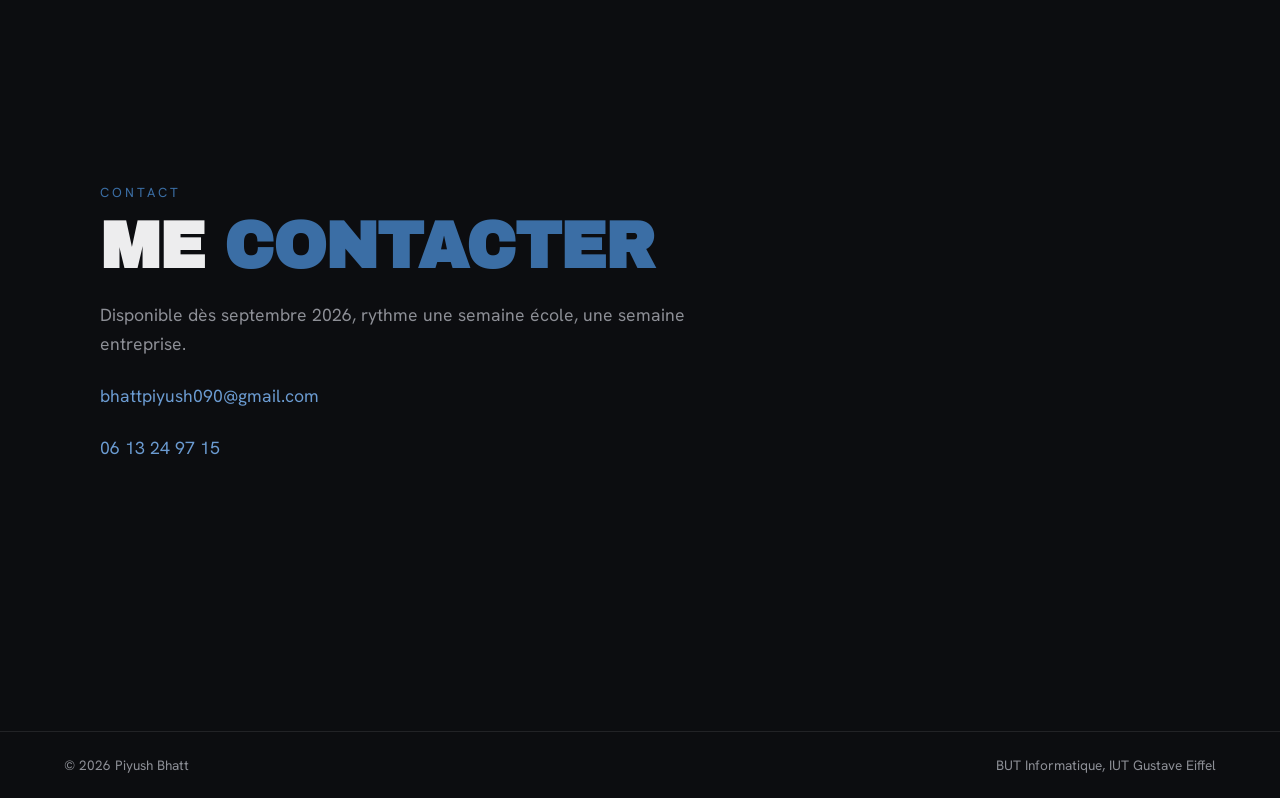
==== commit d53305c8: "Ajout des nouvelles pages et mise à jours CSS" ====
--- a/index.html
+++ b/index.html
@@ -4,7 +4,7 @@
   <meta charset="UTF-8">
   <meta name="viewport" content="width=device-width, initial-scale=1.0">
   <title>Piyush Bhatt</title>
-  <meta name="description" content="Étudiant en BUT Informatique, en recherche d'une alternance de deux ans à partir de septembre 2026.">
+  <meta name="description" content="Étudiant en BUT Informatique 1ère année, en recherche d'une alternance de deux ans dès septembre 2026.">
   <link rel="preconnect" href="https://fonts.googleapis.com">
   <link rel="preconnect" href="https://fonts.gstatic.com" crossorigin>
   <link href="https://fonts.googleapis.com/css2?family=Archivo+Black&family=Hanken+Grotesk:wght@400;600;700&display=swap" rel="stylesheet">
@@ -44,7 +44,7 @@
     <section class="hero" id="hero">
       <p class="hero-label">En recherche d'alternance</p>
       <h1 class="hero-title">Alternance<br><span class="accent">2026</span></h1>
-      <p class="hero-meta">BUT Informatique &middot; disponible septembre 2026 &middot; deux ans</p>
+      <p class="hero-meta">BUT Informatique 1re année &middot; dès septembre 2026 &middot; durée 2 ans</p>
       <a href="#apropos" class="scroll-cue" aria-label="Aller à la suite"><span></span></a>
     </section>
 
@@ -53,21 +53,24 @@
         <p class="page-kicker">À propos</p>
         <h2 class="home-title">Qui je <span class="accent">suis</span></h2>
         <p class="home-text">
-          Ce qui m'intéresse en informatique, c'est la conception et
-          la structuration plus que le code en lui-même. Design
-          thinking, ergonomie, accessibilité, organisation des
-          données : c'est là que je suis le plus à l'aise.
-        </p>
-        <p class="home-text">
-          Pas de métier figé pour l'instant, mais une direction :
-          réseau, données et SQL, peut-être cybersécurité. Mon
-          objectif est surtout de devenir quelqu'un qui s'adapte
-          vite, apprend vite, et fiable en équipe.
+          Ce qui m'attire en informatique, c'est ce qui se passe
+          avant même d'écrire la première ligne de code : comprendre
+          un besoin, structurer une solution, penser à qui va
+          l'utiliser et comment. L'ergonomie, le design thinking,
+          l'organisation des données, c'est là que je me sens
+          vraiment dans mon élément.
+        </p>
+        <p class="home-text">
+          Je me dirige vers les réseaux, la data et la cybersécurité,
+          tout en gardant à l'esprit que je ne veux pas me cantonner
+          à un seul domaine. Toucher à plusieurs sujets me stimule,
+          et c'est ce qui me pousse à devenir quelqu'un qui s'adapte
+          rapidement, apprend vite, et sur qui on peut compter.
         </p>
         <p class="home-text">
           Je recherche une alternance de deux ans (BUT2 et BUT3),
-          rythme une semaine école, une semaine entreprise, à
-          partir de septembre 2026.
+          au rythme d'une semaine en entreprise et une semaine à
+          l'université, à partir de septembre 2026.
         </p>
       </div>
     </section>
@@ -77,9 +80,9 @@
         <p class="page-kicker">Compétences</p>
         <h2 class="home-title">Six <span class="accent">blocs</span></h2>
         <p class="home-text">
-          Les six blocs de compétences de ma formation. Chacun
-          regroupe des modules concrets et un projet où je l'ai
-          mis en pratique.
+          Les six blocs de compétences de ma formation, mis en pratique
+          sur des projets réels. Cliquez sur un bloc pour voir ce que
+          j'ai concrètement réalisé.
         </p>
         <div class="blocs">
 
@@ -91,20 +94,27 @@
             <div class="bloc-panel">
               <div class="bloc-panel-inner">
                 <p class="bloc-desc">
-                  Concevoir, développer et valider une application qui
-                  répond à un besoin réel. Partir des attentes,
-                  structurer, puis livrer un produit testé.
-                </p>
-                <p class="bloc-sub">Ce que ce bloc regroupe</p>
-                <ul class="bloc-list">
-                  <li>Développement web et développement efficace</li>
-                  <li>Analyse et qualité de développement</li>
-                  <li>Architecture logicielle et tests</li>
-                </ul>
-                <p class="bloc-sub">Projet où je l'ai mis en pratique</p>
+                  Concevoir, développer et livrer une application qui répond
+                  à un besoin réel, en partant des attentes du client.
+                </p>
+                <p class="bloc-sub">Ce que j'ai fait</p>
+                <ul class="bloc-list">
+                  <li>Chef d'équipe sur le projet UNESCO Mont-Saint-Michel : j'ai organisé les réunions de travail, coordonné les cinq membres via Discord et Snap, et rédigé le planning Gantt et la lettre d'intention.</li>
+                  <li>Conduit la phase de recherche UX : benchmarking sur des sites institutionnels (le Louvre notamment), création de personas, questionnaires envoyés à plusieurs tranches d'âge pour recueillir des retours concrets.</li>
+                  <li>Piloté la correction entre les deux semestres : après la première soutenance, j'ai centralisé les critiques reçues et organisé les corrections à implémenter pour la remise finale.</li>
+                </ul>
+                <p class="bloc-sub">Difficulté surmontée</p>
+                <ul class="bloc-list">
+                  <li>Gérer une équipe de cinq en première année : relancer les membres, maintenir le rythme, et finir le PowerPoint en une journée en organisant une session de travail collective.</li>
+                </ul>
+                <p class="bloc-sub">Projet</p>
+                <a href="https://montsaintmichel.netlify.app/" target="_blank" rel="noopener" class="bloc-proj">
+                  Site UNESCO Mont-Saint-Michel — voir en ligne
+                  <span class="pl">client institutionnel · équipe de cinq · deux semestres</span>
+                </a>
                 <a href="https://github.com/PiuBh/unesco-mont-saint-michel" target="_blank" rel="noopener" class="bloc-proj">
-                  Site UNESCO Mont-Saint-Michel
-                  <span class="pl">conception et développement, code sur GitHub</span>
+                  Code source sur GitHub
+                  <span class="pl">HTML, CSS, PHP</span>
                 </a>
               </div>
             </div>
@@ -122,20 +132,24 @@
                   algorithmes pour qu'une solution reste efficace même
                   quand le problème grandit.
                 </p>
-                <p class="bloc-sub">Ce que ce bloc regroupe</p>
-                <ul class="bloc-list">
-                  <li>Algorithmique et structures de données</li>
-                  <li>Méthodes d'optimisation</li>
-                  <li>Analyse de la complexité</li>
-                </ul>
-                <p class="bloc-sub">Projets où je l'ai mis en pratique</p>
+                <p class="bloc-sub">Ce que j'ai fait</p>
+                <ul class="bloc-list">
+                  <li>Wall Is You (binôme) : implémenté un parcours BFS sur un graphe dynamique en Python, avec gestion des images du jeu (rotation, affichage), sauvegardes et interface graphique tkinter, tout en débutant Python.</li>
+                  <li>SAE Automates (binôme) : conçu la fondation du programme, les fichiers mots, langages, automates et main. Mes fonctions de base ont été réutilisées par mon collègue pour les algorithmes de déterminisation et minimisation.</li>
+                  <li>Documenté et commenté chaque fonction pour que le code soit compréhensible et réutilisable en binôme, et expliqué la logique à l'oral lors de la soutenance.</li>
+                </ul>
+                <p class="bloc-sub">Difficulté surmontée</p>
+                <ul class="bloc-list">
+                  <li>Convertir des notions mathématiques de théorie des graphes en code Python fonctionnel, en commençant petit pas par petit pas pour construire une base solide avant d'attaquer les algorithmes complexes.</li>
+                </ul>
+                <p class="bloc-sub">Projets</p>
                 <a href="https://github.com/PiuBh/wall-is-you" target="_blank" rel="noopener" class="bloc-proj">
-                  Wall Is You
-                  <span class="pl">parcours de graphe en Python, code sur GitHub</span>
+                  Wall Is You — code sur GitHub
+                  <span class="pl">Python · binôme · jeu de logique avec parcours de graphe</span>
                 </a>
                 <a href="https://github.com/PiuBh/SAE-Algorithmes-automates-et-th-orie-des-langages" target="_blank" rel="noopener" class="bloc-proj">
-                  Automates et théorie des langages
-                  <span class="pl">algorithmique, code sur GitHub</span>
+                  Automates et théorie des langages — code sur GitHub
+                  <span class="pl">Python · binôme · algorithmique et structures de données</span>
                 </a>
               </div>
             </div>
@@ -152,16 +166,20 @@
                   Installer, configurer et faire tourner des systèmes et
                   des services réseau dans un environnement maîtrisé.
                 </p>
-                <p class="bloc-sub">Ce que ce bloc regroupe</p>
-                <ul class="bloc-list">
-                  <li>Programmation système</li>
-                  <li>Architecture des réseaux</li>
-                  <li>Cryptographie</li>
-                </ul>
-                <p class="bloc-sub">Projet où je l'ai mis en pratique</p>
+                <p class="bloc-sub">Ce que j'ai fait</p>
+                <ul class="bloc-list">
+                  <li>Configuré un serveur DHCP sous Linux avec Netkit en groupe de trois : création des labs virtuels, paramétrage des fichiers de configuration pour les machines, attribution des baux IP fixes et dynamiques.</li>
+                  <li>Utilisé Wireshark pour analyser les trames réseau lors des tests et vérifier le bon fonctionnement du protocole DORA (Discover, Offer, Request, Acknowledge).</li>
+                  <li>Mené les recherches sur une documentation ancienne et peu accessible, identifié les commandes Netkit adaptées, et documenté les résultats dans un rapport technique.</li>
+                </ul>
+                <p class="bloc-sub">Difficulté surmontée</p>
+                <ul class="bloc-list">
+                  <li>La documentation Netkit est très ancienne et peu maintenue. J'ai dû croiser plusieurs sources, tester des commandes par essai-erreur, et faire preuve de persévérance pour obtenir une configuration fonctionnelle.</li>
+                </ul>
+                <p class="bloc-sub">Projet</p>
                 <a href="https://github.com/PiuBh/serveur-dhcp-linux" target="_blank" rel="noopener" class="bloc-proj">
-                  Serveur DHCP sous Linux
-                  <span class="pl">configuration et analyse du protocole, code sur GitHub</span>
+                  Serveur DHCP sous Linux — code sur GitHub
+                  <span class="pl">Linux · Netkit · Wireshark · groupe de trois</span>
                 </a>
               </div>
             </div>
@@ -178,16 +196,20 @@
                   Concevoir une base de données et l'exploiter sans
                   perdre la cohérence ni la sécurité des informations.
                 </p>
-                <p class="bloc-sub">Ce que ce bloc regroupe</p>
-                <ul class="bloc-list">
-                  <li>SQL et programmation</li>
-                  <li>Modélisation Merise</li>
-                  <li>Management des systèmes d'information</li>
-                </ul>
-                <p class="bloc-sub">Projet où je l'ai mis en pratique</p>
+                <p class="bloc-sub">Ce que j'ai fait</p>
+                <ul class="bloc-list">
+                  <li>Conçu le MCD/MLD du projet Ski Low Cost en binôme, puis migré la base de MySQL vers PostgreSQL en deuxième semestre, en adaptant la logique aux spécificités de chaque système.</li>
+                  <li>Développé le site PHP connecté à la base : gestion de trois rôles distincts (admin, gestionnaire, client sans compte) avec sessions et accès différenciés selon le profil.</li>
+                  <li>Implémenté les règles tarifaires complexes du projet (tarifs ski, calculs selon la durée et la taille) directement dans les requêtes SQL et la logique PHP.</li>
+                </ul>
+                <p class="bloc-sub">Difficulté surmontée</p>
+                <ul class="bloc-list">
+                  <li>La migration MySQL vers PostgreSQL : les types de données, la syntaxe et certaines fonctions diffèrent. Il a fallu retravailler les requêtes une par une et gérer les incompatibilités sans casser la logique existante.</li>
+                </ul>
+                <p class="bloc-sub">Projet</p>
                 <a href="https://github.com/PiuBh/ski-low-cost" target="_blank" rel="noopener" class="bloc-proj">
-                  Base de données, SAE Ski Low Cost
-                  <span class="pl">conception et requêtes SQL avancées, code sur GitHub</span>
+                  Ski Low Cost — code sur GitHub
+                  <span class="pl">SQL · PostgreSQL · PHP · Merise · binôme</span>
                 </a>
               </div>
             </div>
@@ -204,16 +226,20 @@
                   Mener un projet du début à la fin en respectant un
                   cahier des charges, un planning et un client.
                 </p>
-                <p class="bloc-sub">Ce que ce bloc regroupe</p>
-                <ul class="bloc-list">
-                  <li>Analyse et qualité de développement</li>
-                  <li>Management des systèmes d'information</li>
-                  <li>Gestion de projet</li>
-                </ul>
-                <p class="bloc-sub">Projet où je l'ai mis en pratique</p>
-                <a href="https://github.com/PiuBh/unesco-mont-saint-michel" target="_blank" rel="noopener" class="bloc-proj">
-                  Site UNESCO Mont-Saint-Michel
-                  <span class="pl">client institutionnel, cahier des charges, code sur GitHub</span>
+                <p class="bloc-sub">Ce que j'ai fait</p>
+                <ul class="bloc-list">
+                  <li>Rédigé le planning Gantt, la lettre d'intention et les tableaux synoptiques en ouverture du projet UNESCO, pour poser un cadre clair avant de commencer à coder.</li>
+                  <li>Suivi l'avancement sur deux semestres : après la première soutenance, centralisé les retours critiques et planifié les corrections à apporter pour la remise finale.</li>
+                  <li>Organisé des sessions de travail collectives dont une qui a permis de finir le PowerPoint en une journée, et maintenu la communication dans l'équipe via Discord et Snap.</li>
+                </ul>
+                <p class="bloc-sub">Difficulté surmontée</p>
+                <ul class="bloc-list">
+                  <li>Tenir un planning sur deux semestres tout en intégrant les retours d'une première soutenance, sans perdre la motivation de l'équipe entre les deux sessions.</li>
+                </ul>
+                <p class="bloc-sub">Projet</p>
+                <a href="https://montsaintmichel.netlify.app/" target="_blank" rel="noopener" class="bloc-proj">
+                  Site UNESCO Mont-Saint-Michel — voir en ligne
+                  <span class="pl">chef de projet · cahier des charges · deux semestres</span>
                 </a>
               </div>
             </div>
@@ -230,16 +256,20 @@
                   Travailler en équipe, communiquer clairement et
                   s'intégrer dans une organisation avec les bons outils.
                 </p>
-                <p class="bloc-sub">Ce que ce bloc regroupe</p>
-                <ul class="bloc-list">
-                  <li>Communication professionnelle</li>
-                  <li>Travail en équipe</li>
-                  <li>Gestion de versions et outils collaboratifs</li>
-                </ul>
-                <p class="bloc-sub">Projet où je l'ai mis en pratique</p>
-                <a href="https://github.com/PiuBh/unesco-mont-saint-michel" target="_blank" rel="noopener" class="bloc-proj">
-                  Site UNESCO Mont-Saint-Michel
-                  <span class="pl">équipe de cinq, gestion de versions, code sur GitHub</span>
+                <p class="bloc-sub">Ce que j'ai fait</p>
+                <ul class="bloc-list">
+                  <li>Animé une équipe de cinq sur le projet UNESCO : répartition des tâches, relances régulières, appels avant les soutenances, coordination entre les pôles design, recherche et développement.</li>
+                  <li>Sur les SAE en binôme (Wall Is You, Automates, Ski Low Cost) : défini clairement les périmètres de chacun, commenté le code pour que le collègue puisse le comprendre et le réutiliser.</li>
+                  <li>Utilisé Git et GitHub pour le versionnement sur tous les projets, avec un historique de commits lisible et des dépôts organisés.</li>
+                </ul>
+                <p class="bloc-sub">Difficulté surmontée</p>
+                <ul class="bloc-list">
+                  <li>Faire travailler cinq personnes ensemble sans laisser personne décrocher, sur un projet long et avec des niveaux techniques différents dans l'équipe.</li>
+                </ul>
+                <p class="bloc-sub">Projet</p>
+                <a href="https://montsaintmichel.netlify.app/" target="_blank" rel="noopener" class="bloc-proj">
+                  Site UNESCO Mont-Saint-Michel — voir en ligne
+                  <span class="pl">équipe de cinq · chef de projet · Git</span>
                 </a>
               </div>
             </div>
@@ -254,44 +284,44 @@
         <p class="page-kicker">Projets</p>
         <h2 class="home-title">Mes <span class="accent">projets</span></h2>
 
-        <a class="pj" href="https://github.com/PiuBh/wall-is-you" target="_blank" rel="noopener">
+        <a class="pj" href="Wall_is_You.html">
           <span class="pj-main">
             <span class="pj-name">Wall Is You</span>
-            <span class="pj-desc">Jeu de logique en Python, résolution par parcours de graphe (BFS), code en modules séparés.</span>
-          </span>
-          <span class="pj-right"><span class="pj-tags">Python</span><span class="pj-gh">Voir sur GitHub</span></span>
-        </a>
-
-        <a class="pj" href="https://github.com/PiuBh/serveur-dhcp-linux" target="_blank" rel="noopener">
+            <span class="pj-desc">Jeu de logique en Python, résolution par parcours de graphe (BFS), interface graphique tkinter, sauvegardes. Binôme, première SAE Python.</span>
+          </span>
+          <span class="pj-right"><span class="pj-tags">Python</span><span class="pj-gh">Voir le détail</span></span>
+        </a>
+
+        <a class="pj" href="DHCP.html">
           <span class="pj-main">
             <span class="pj-name">Serveur DHCP sous Linux</span>
-            <span class="pj-desc">Configuration d'un serveur DHCP sous Netkit, analyse du protocole et des points faibles sécurité.</span>
-          </span>
-          <span class="pj-right"><span class="pj-tags">Réseau</span><span class="pj-gh">Voir sur GitHub</span></span>
-        </a>
-
-        <a class="pj" href="https://github.com/PiuBh/unesco-mont-saint-michel" target="_blank" rel="noopener">
+            <span class="pj-desc">Configuration d'un serveur DHCP sous Netkit, analyse des trames avec Wireshark, documentation des vecteurs d'attaque. Groupe de trois.</span>
+          </span>
+          <span class="pj-right"><span class="pj-tags">Réseau · Linux</span><span class="pj-gh">Voir le détail</span></span>
+        </a>
+
+        <a class="pj" href="Unesco.html">
           <span class="pj-main">
             <span class="pj-name">Site UNESCO Mont-Saint-Michel</span>
-            <span class="pj-desc">Site web pour un client institutionnel, en équipe de cinq. Front-end et back-end PHP.</span>
-          </span>
-          <span class="pj-right"><span class="pj-tags">Web, équipe</span><span class="pj-gh">Voir sur GitHub</span></span>
-        </a>
-
-        <a class="pj" href="https://github.com/PiuBh/ski-low-cost" target="_blank" rel="noopener">
-          <span class="pj-main">
-            <span class="pj-name">Base de données, Ski Low Cost</span>
-            <span class="pj-desc">Conception d'une base de données et requêtes SQL avancées.</span>
-          </span>
-          <span class="pj-right"><span class="pj-tags">SQL, Merise</span><span class="pj-gh">Voir sur GitHub</span></span>
-        </a>
-
-        <a class="pj" href="https://github.com/PiuBh/SAE-Algorithmes-automates-et-th-orie-des-langages" target="_blank" rel="noopener">
+            <span class="pj-desc">Site institutionnel en ligne, front-end HTML/CSS et back-end PHP. Chef de projet sur deux semestres, équipe de cinq.</span>
+          </span>
+          <span class="pj-right"><span class="pj-tags">Web · PHP · équipe</span><span class="pj-gh">Voir le détail</span></span>
+        </a>
+
+        <a class="pj" href="Ski_low_cost.html">
+          <span class="pj-main">
+            <span class="pj-name">Ski Low Cost</span>
+            <span class="pj-desc">Conception MCD/MLD, migration MySQL vers PostgreSQL, site PHP avec trois rôles utilisateurs. Binôme.</span>
+          </span>
+          <span class="pj-right"><span class="pj-tags">SQL · PostgreSQL · PHP</span><span class="pj-gh">Voir le détail</span></span>
+        </a>
+
+        <a class="pj" href="Automates.html">
           <span class="pj-main">
             <span class="pj-name">Automates et théorie des langages</span>
-            <span class="pj-desc">Projet d'algorithmique sur les automates et la théorie des langages.</span>
-          </span>
-          <span class="pj-right"><span class="pj-tags">Algorithmique</span><span class="pj-gh">Voir sur GitHub</span></span>
+            <span class="pj-desc">Programme Python modulaire pour déterminiser, minimiser et transformer des automates. Binôme.</span>
+          </span>
+          <span class="pj-right"><span class="pj-tags">Python · Algorithmique</span><span class="pj-gh">Voir le détail</span></span>
         </a>
 
       </div>
@@ -302,21 +332,24 @@
         <p class="page-kicker">Parcours</p>
         <h2 class="home-title">Mon <span class="accent">parcours</span></h2>
         <div class="tl">
+
           <div class="tl-item">
             <p class="y">2026</p>
             <p class="t">Recherche d'alternance, deux ans (BUT2 et BUT3)</p>
-            <p class="d">Disponible à partir de septembre 2026, rythme une semaine école, une semaine entreprise.</p>
-          </div>
+          </div>
+
           <div class="tl-item">
             <p class="y">2025</p>
             <p class="t">BUT Informatique, Réalisation d'applications : conception, développement, validation</p>
-            <p class="d">IUT Gustave Eiffel, Champs-sur-Marne. Formation en cours.</p>
-          </div>
+            <p class="d">IUT Gustave Eiffel, Champs-sur-Marne</p>
+          </div>
+
           <div class="tl-item">
             <p class="y">2024</p>
             <p class="t">Baccalauréat STI2D, mention Assez Bien</p>
-            <p class="d">Lycée Diderot, Paris 19e.</p>
-          </div>
+            <p class="d">Lycée Diderot, Paris 19e</p>
+          </div>
+
         </div>
       </div>
     </section>
@@ -326,11 +359,14 @@
         <p class="page-kicker">Contact</p>
         <h2 class="home-title">Me <span class="accent">contacter</span></h2>
         <p class="home-text">
-          Disponible à partir de septembre 2026, rythme une semaine
-          école, une semaine entreprise.
+          Disponible dès septembre 2026, rythme une semaine école,
+          une semaine entreprise.
         </p>
         <p class="home-text">
           <a href="mailto:bhattpiyush090@gmail.com" class="inline-link">bhattpiyush090@gmail.com</a>
+        </p>
+        <p class="home-text">
+          <a href="tel:+33613249715" class="inline-link">06 13 24 97 15</a>
         </p>
       </div>
     </section>
@@ -343,5 +379,6 @@
   </footer>
 
   <script src="js/accordion.js"></script>
+  <script src="js/nav.js"></script>
 </body>
-</html>
+</html>
--- a/css/layout.css
+++ b/css/layout.css
@@ -13,8 +13,8 @@
 }
 
 /* --- Topbar -------------------------------------------------- */
-/* Flottante au-dessus du contenu, nom à gauche, nav à droite.
-   z-index à 20 pour rester lisible quand le contenu défile dessous. */
+/* Sans fond : elle flotte sur le hero sans le couper.
+   z-index à 20 pour rester lisible quand le contenu défile. */
 .topbar {
   position: fixed;
   top: 0;
@@ -27,9 +27,10 @@
   z-index: 20;
 }
 
+/* Nom agrandi pour qu'il soit visible au premier coup d'œil */
 .brand {
   font-family: var(--font-title);
-  font-size: 1.2rem;
+  font-size: 1.6rem;
   letter-spacing: 0.5px;
   color: var(--c-text);
 }
@@ -50,8 +51,7 @@
 .nav a.is-current   { color: var(--c-text); font-weight: var(--fw-medium); }
 
 /* --- Icônes réseaux ------------------------------------------ */
-/* Colonne fixe en bas à gauche. Léger translateY au hover
-   pour donner un retour visuel sans surcharger. */
+/* Plus visibles : taille augmentée, couleur un peu plus claire. */
 .social {
   position: fixed;
   left: var(--sp-6);
@@ -62,7 +62,7 @@
   z-index: 20;
 }
 .social a {
-  color: var(--c-text-mut);
+  color: rgba(255, 255, 255, 0.45);
   transition: color var(--transition), transform var(--transition);
 }
 .social a:hover {
@@ -70,8 +70,8 @@
   transform: translateY(-2px);
 }
 .social svg {
-  width: 20px;
-  height: 20px;
+  width: 26px;
+  height: 26px;
 }
 
 /* --- Pied de page -------------------------------------------- */
@@ -87,22 +87,18 @@
 }
 
 /* --- Mobile -------------------------------------------------- */
-/* En dessous de 760px : topbar en colonne, nav horizontale,
-   icônes réseaux centrées en bas (plus pratique au pouce). */
 @media (max-width: 760px) {
   .topbar {
     flex-direction: column;
     gap: var(--sp-3);
     padding: var(--sp-4);
   }
-
   .nav {
     flex-direction: row;
     flex-wrap: wrap;
     align-items: center;
     gap: var(--sp-3);
   }
-
   .social {
     left: 50%;
     transform: translateX(-50%);
@@ -110,7 +106,6 @@
     flex-direction: row;
     gap: var(--sp-5);
   }
-
   .foot {
     flex-direction: column;
     text-align: center;
--- a/css/pages.css
+++ b/css/pages.css
@@ -48,7 +48,7 @@
 
 .hero-meta {
   margin-top: var(--sp-5);
-  font-size: 1rem;
+  font-size: 1.2rem;
   color: var(--c-text-mut);
 }
 
@@ -471,4 +471,149 @@
 
 @media (max-width: 760px) {
   .home-sec { min-height: auto; padding: var(--sp-6) var(--sp-4); }
+}
+
+/* ============================================================
+   SCROLL-MARGIN — compense la topbar fixe
+   Sans ça, quand on clique sur un lien de nav, la section
+   arrive sous la topbar et son titre est coupé.
+   La valeur (~110px) couvre la hauteur de la topbar + marge.
+   ============================================================ */
+section[id] {
+  scroll-margin-top: 110px;
+}
+
+/* ============================================================
+   LIENS DE LA TIMELINE (parcours)
+   ============================================================ */
+.tl-link {
+  display: inline-block;
+  font-size: 1.05rem;
+  color: var(--c-text);
+  border-bottom: 1px solid transparent;
+  padding-bottom: 2px;
+  transition: border-color var(--transition), color var(--transition);
+  cursor: pointer;
+  line-height: var(--lh-base);
+}
+.tl-link:hover {
+  color: var(--c-accent-soft);
+  border-bottom-color: var(--c-accent-soft);
+}
+.tl-link--static {
+  cursor: default;
+  color: var(--c-text-mut);
+}
+.tl-link--static:hover {
+  color: var(--c-text-mut);
+  border-bottom-color: transparent;
+}
+
+/* ============================================================
+   HOVER PLUS VISIBLE SUR LES BLOCS COMPÉTENCES
+   Fond légèrement plus fort + translation du + vers la droite
+   pour signaler clairement que c'est cliquable.
+   ============================================================ */
+.bloc-toggle:hover {
+  background: rgba(255, 255, 255, 0.03);
+}
+.bloc-toggle:hover .b-sign {
+  transform: translateX(4px);
+  color: var(--c-accent-soft);
+}
+.b-sign {
+  transition: transform var(--transition), color var(--transition);
+}
+
+
+/* ============================================================
+   PAGES DÉTAIL PROJET
+   Deux colonnes sur desktop : contenu principal à gauche,
+   sidebar métadonnées à droite (sticky).
+   ============================================================ */
+
+.proj-layout {
+  display: grid;
+  grid-template-columns: 1fr 260px;
+  gap: var(--sp-6);
+  align-items: start;
+  max-width: var(--maxw);
+  margin: 0 auto;
+  padding: var(--sp-4) var(--sp-6) var(--sp-7);
+}
+
+/* La sidebar reste visible en scrollant */
+.proj-sidebar-inner {
+  position: sticky;
+  top: 120px;
+  padding: var(--sp-4);
+  border-left: 1px solid var(--c-line);
+}
+
+/* Tags technos / blocs BUT */
+.tags {
+  display: flex;
+  flex-wrap: wrap;
+  gap: 6px;
+  margin-bottom: var(--sp-4);
+}
+.tag {
+  font-size: 0.78rem;
+  letter-spacing: 0.5px;
+  padding: 3px 10px;
+  border: 1px solid var(--c-line);
+  border-radius: 2px;
+  color: var(--c-text-mut);
+}
+.tag-accent {
+  border-color: var(--c-accent);
+  color: var(--c-accent-soft);
+}
+
+/* Lien live dans la sidebar */
+.proj-link {
+  display: inline-block;
+  font-size: 0.88rem;
+  color: var(--c-accent-soft);
+  border-bottom: 1px solid transparent;
+  padding-bottom: 2px;
+  margin-bottom: var(--sp-2);
+  transition: border-color var(--transition);
+}
+.proj-link:hover { border-bottom-color: var(--c-accent-soft); }
+
+/* Navigation entre projets en bas de page */
+.proj-nav {
+  display: flex;
+  justify-content: space-between;
+  gap: var(--sp-4);
+  max-width: var(--maxw);
+  margin: 0 auto;
+  padding: var(--sp-5) var(--sp-6) var(--sp-6);
+  border-top: 1px solid var(--c-line);
+}
+.proj-nav a {
+  font-size: 0.9rem;
+  color: var(--c-text-mut);
+  border-bottom: 1px solid transparent;
+  padding-bottom: 2px;
+  transition: color var(--transition), border-color var(--transition);
+}
+.proj-nav a:hover {
+  color: var(--c-accent-soft);
+  border-bottom-color: var(--c-accent-soft);
+}
+
+@media (max-width: 760px) {
+  .proj-layout {
+    grid-template-columns: 1fr;
+    padding: var(--sp-4);
+  }
+  .proj-sidebar-inner {
+    position: static;
+    border-left: none;
+    border-top: 1px solid var(--c-line);
+    padding: var(--sp-4) 0 0;
+  }
+  .proj-nav { padding: var(--sp-4); }
 }
